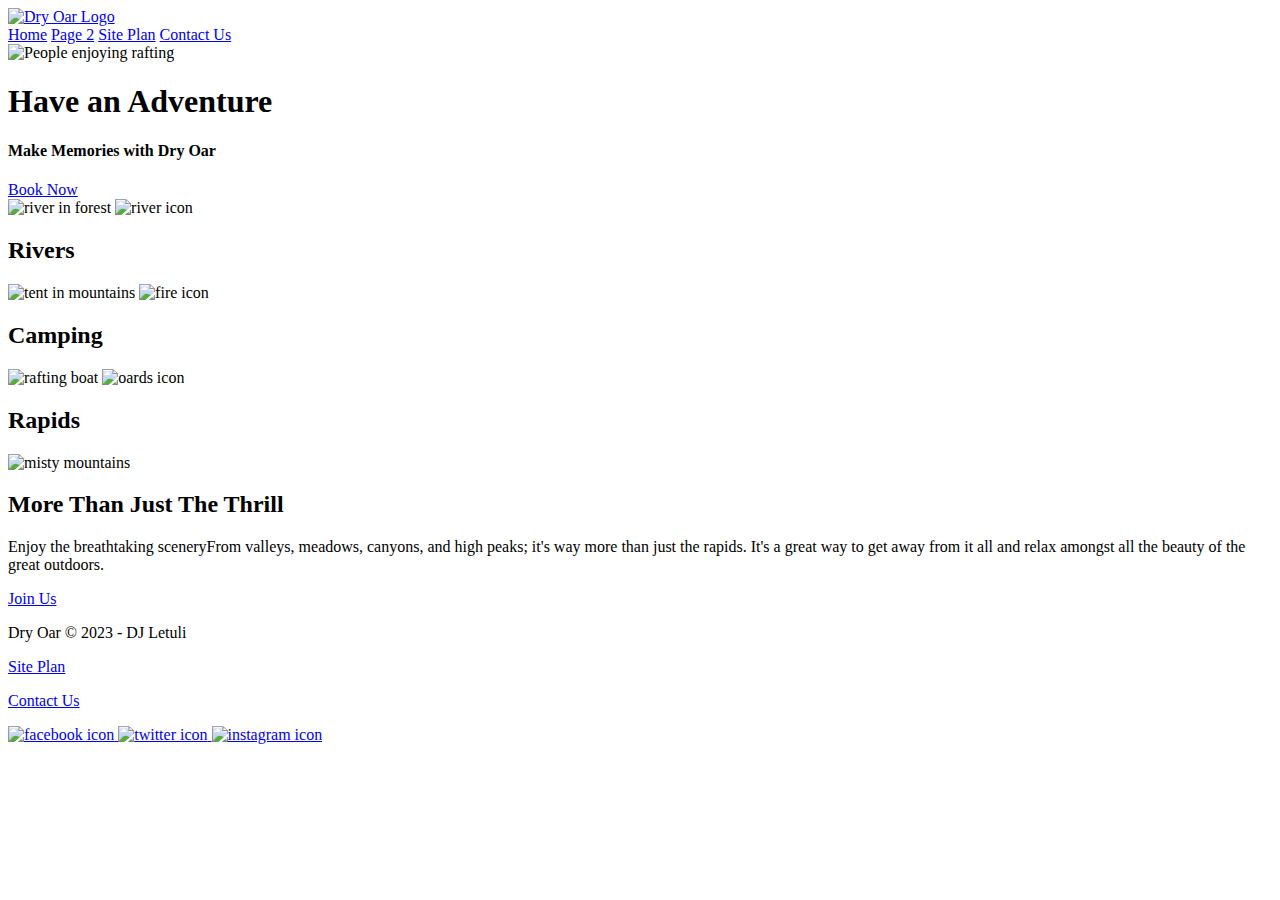
==== wwr/index.html @ 4e03ec9c "images" ====
<!DOCTYPE html>
<html lang="en">
<head>
    <meta charset="UTF-8">
    <meta http-equiv="X-UA-Compatible" content="IE=edge">
    <meta name="viewport" content="width=device-width, initial-scale=1.0">
    <title>Whitewater Rafting Vacations</title>
</head>
<body>
    <header>
        <a id="logo_link" href="index.html">
            <img class="logo" src="images/logo.png" alt="Dry Oar Logo">
        </a>
        <nav>
            <a href="index.html" >Home</a>
            <a href="#">Page 2</a>
            <a href="site-plan-rafting.html">Site Plan</a>
            <a href="contactus.html">Contact Us</a>
        </nav>
    </header>
    <div id="hero">
        <div id="hero-box">
            <img id="hero-img" src="images/hero.png" alt="People enjoying rafting">
        </div>
        <section id="hero-msg">
            <h1 class="home-title">Have an Adventure</h1>
            <h4>Make Memories with Dry Oar</h4>
            <div class="button-box">
                <a class="book" href="contactus.html">Book Now</a>
            </div>
        </section>
    </div>
    <main class="home-grid">
        <section class="rivers-card">
            <img class="card-img" src="iamges/rivers.jpg" alt="river in forest">
            <img class="icon" src="images/river-icon.png" alt="river icon">
            <h2>Rivers</h2>
        </section>
        <section class="camping-card">
            <img class="card-img" src="images/camping.jpg" alt="tent in mountains">
            <img class="icon" src="images/fire-icon.png" alt="fire icon">
            <h2>Camping</h2>
        </section>
        <section class="rapids-card">
            <img class="card-img" src="images/rapids.jpg" alt="rafting boat">
            <img class="icon" src="iamges/oars.png" alt="oards icon">
            <h2>Rapids</h2>
        </section>
        <img class="mountains" src="images/mountain.jpg" alt="misty mountains">
        <section class="msg">
            <h2>More Than Just The Thrill</h2>
            <p>Enjoy the breathtaking sceneryFrom valleys, meadows, canyons, and high peaks; it's way more than just the rapids. It's a great way to get away from it all and relax amongst all the beauty of the great outdoors. </p>
            <a class="join" href="rivers.html">Join Us</a>
        </section>
    </main>
    <footer>
        <p>Dry Oar &copy 2023 - DJ Letuli</p>
        <p><a href="site-plan-rafting.html">Site Plan</a></p>
        <p><a href="contactus.html">Contact Us</a></p>
        <div class="social">
            <a href="https://facebook.com">
                <img src="images/facebook.png" alt="facebook icon">
            </a>
            <a href="https://twitter.com">
                <img src="images/twitter.png" alt="twitter icon">
            </a>
            <a href="https://instagram.com">
                <img src="images/instagram.png" alt="instagram icon">
            </a>
        </div>
    </footer>
</body>
</html>
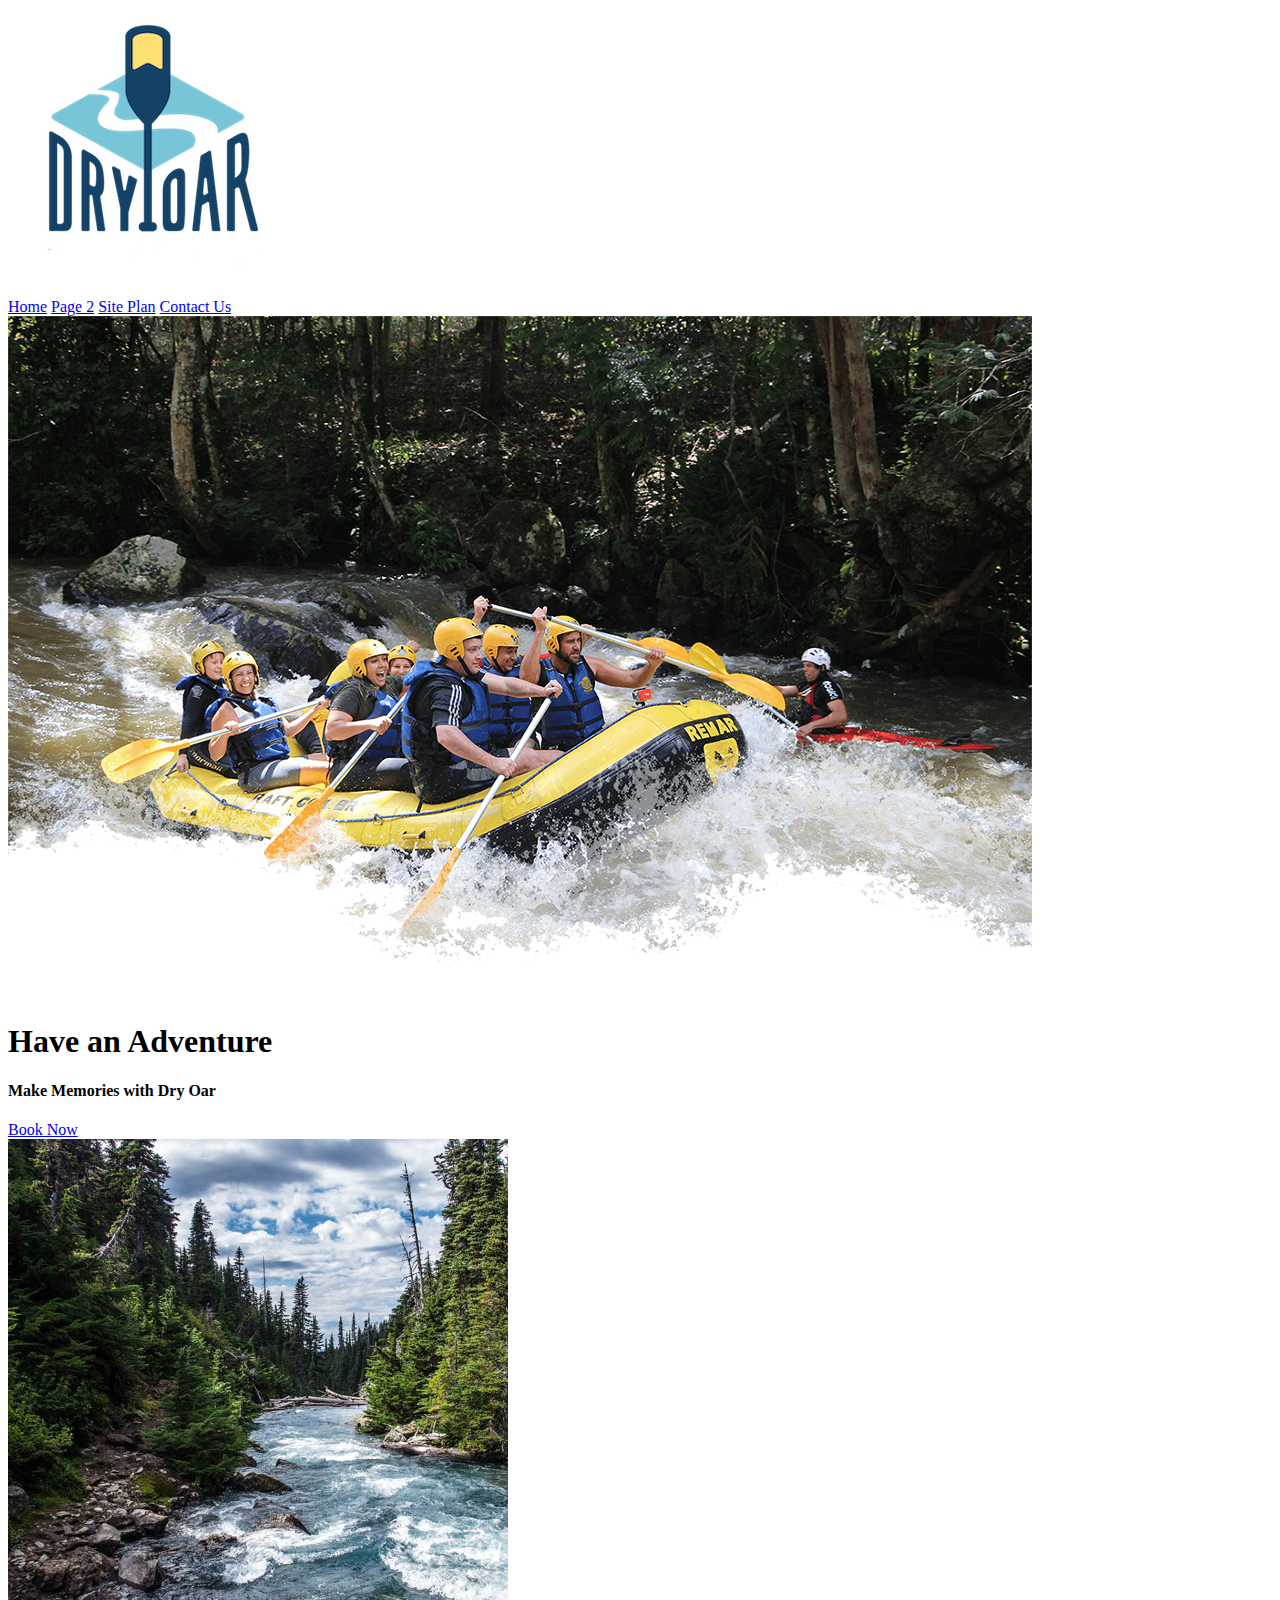
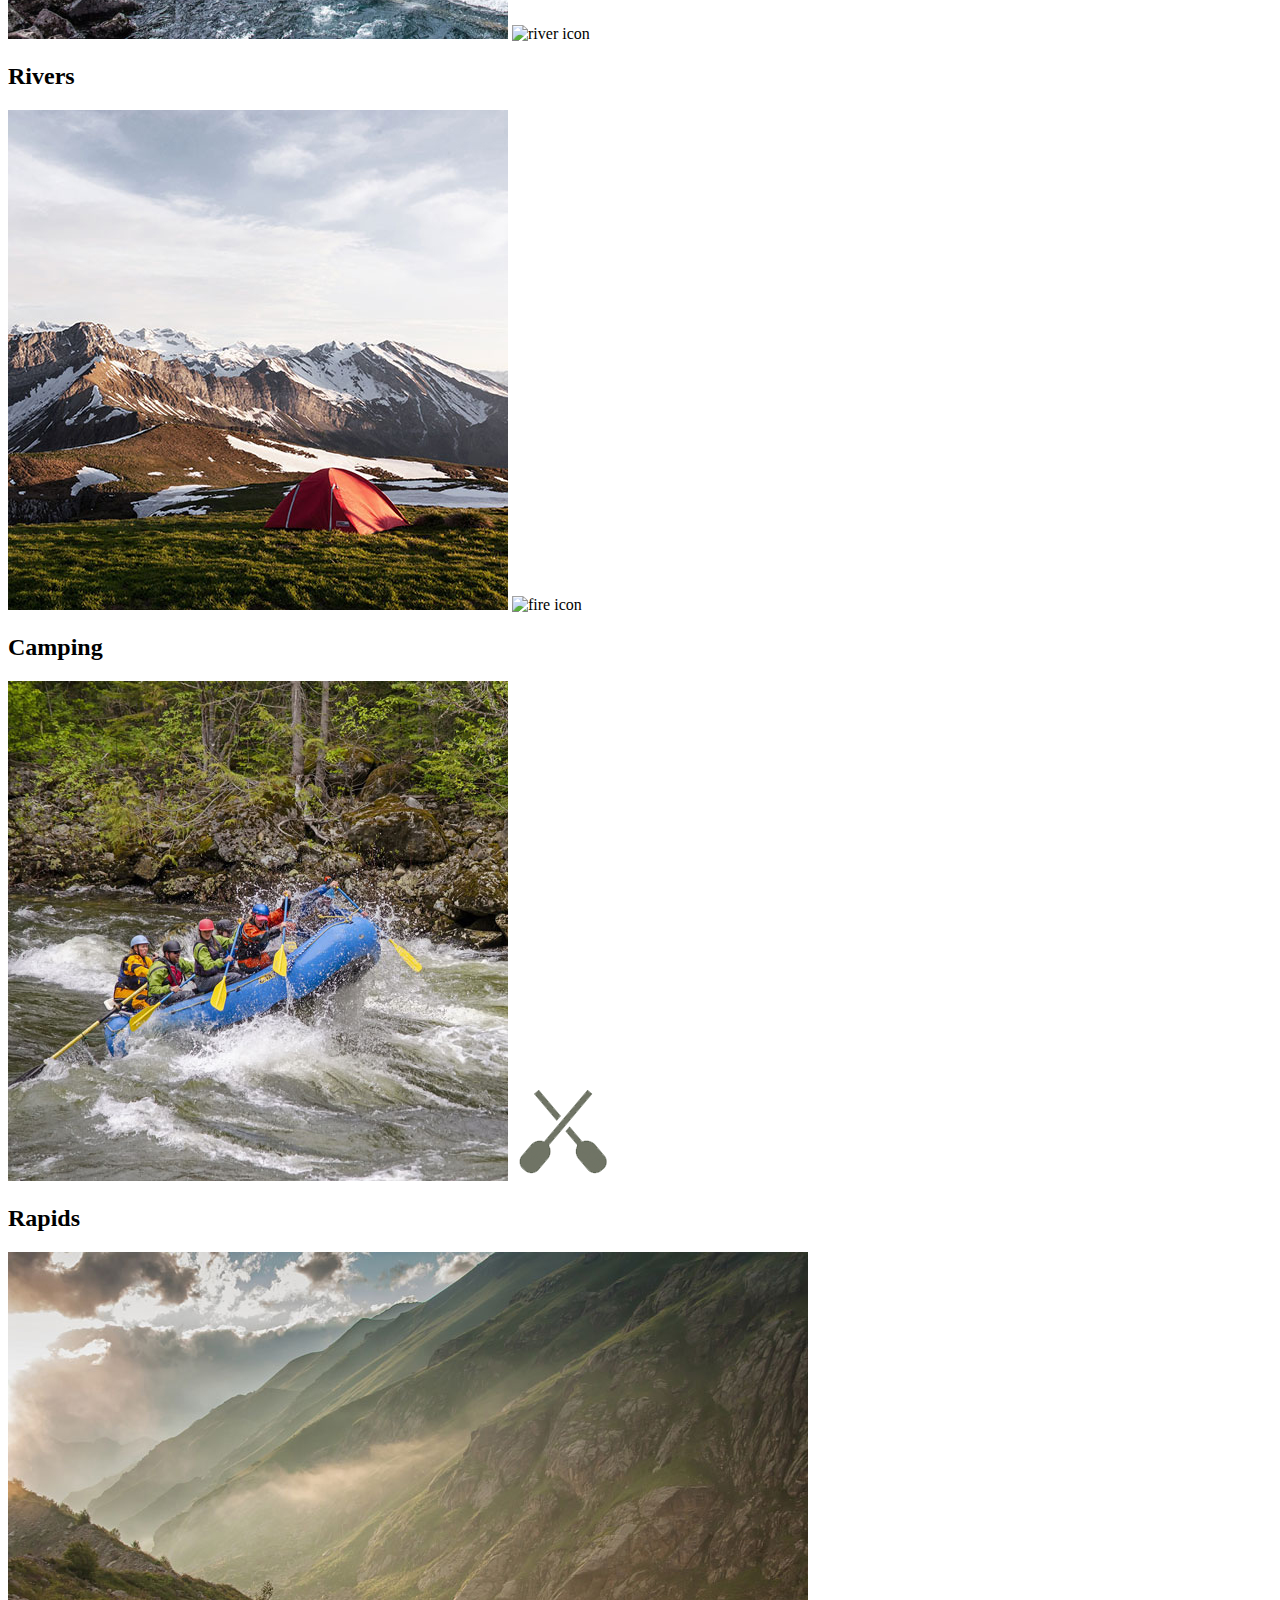
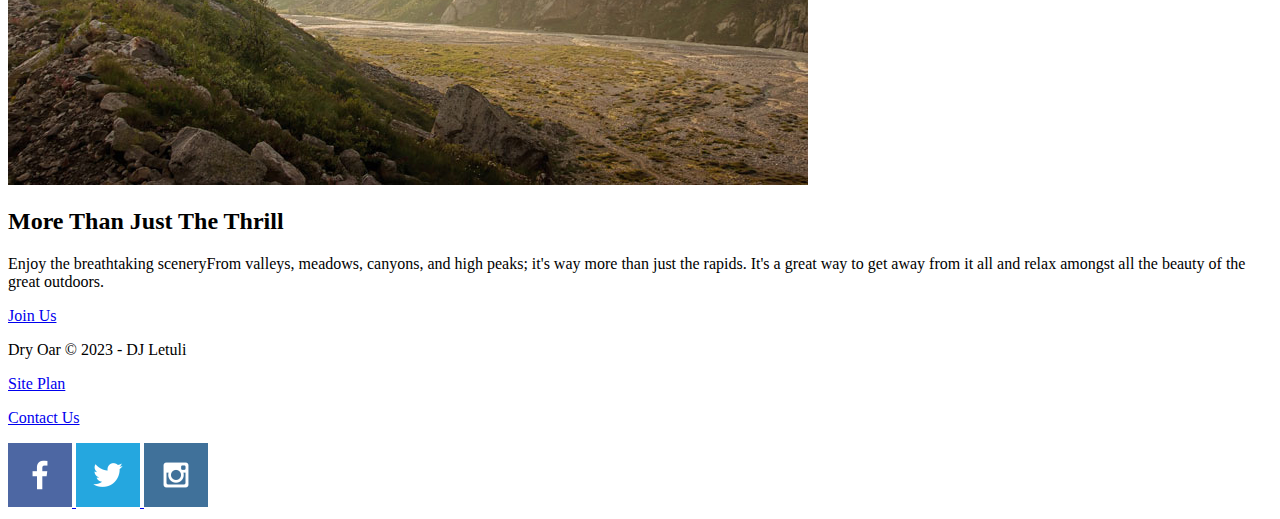
==== commit 93b8c8c3: "fixed pics not showing" ====
--- a/wwr/index.html
+++ b/wwr/index.html
@@ -32,7 +32,7 @@
     </div>
     <main class="home-grid">
         <section class="rivers-card">
-            <img class="card-img" src="iamges/rivers.jpg" alt="river in forest">
+            <img class="card-img" src="images/rivers.jpg" alt="river in forest">
             <img class="icon" src="images/river-icon.png" alt="river icon">
             <h2>Rivers</h2>
         </section>
@@ -43,10 +43,10 @@
         </section>
         <section class="rapids-card">
             <img class="card-img" src="images/rapids.jpg" alt="rafting boat">
-            <img class="icon" src="iamges/oars.png" alt="oards icon">
+            <img class="icon" src="images/oars.png" alt="oars icon">
             <h2>Rapids</h2>
         </section>
-        <img class="mountains" src="images/mountain.jpg" alt="misty mountains">
+        <img class="mountains" src="images/mountains.jpg" alt="misty mountains">
         <section class="msg">
             <h2>More Than Just The Thrill</h2>
             <p>Enjoy the breathtaking sceneryFrom valleys, meadows, canyons, and high peaks; it's way more than just the rapids. It's a great way to get away from it all and relax amongst all the beauty of the great outdoors. </p>
@@ -54,7 +54,7 @@
         </section>
     </main>
     <footer>
-        <p>Dry Oar &copy 2023 - DJ Letuli</p>
+        <p>Dry Oar &copy; 2023 - DJ Letuli</p>
         <p><a href="site-plan-rafting.html">Site Plan</a></p>
         <p><a href="contactus.html">Contact Us</a></p>
         <div class="social">
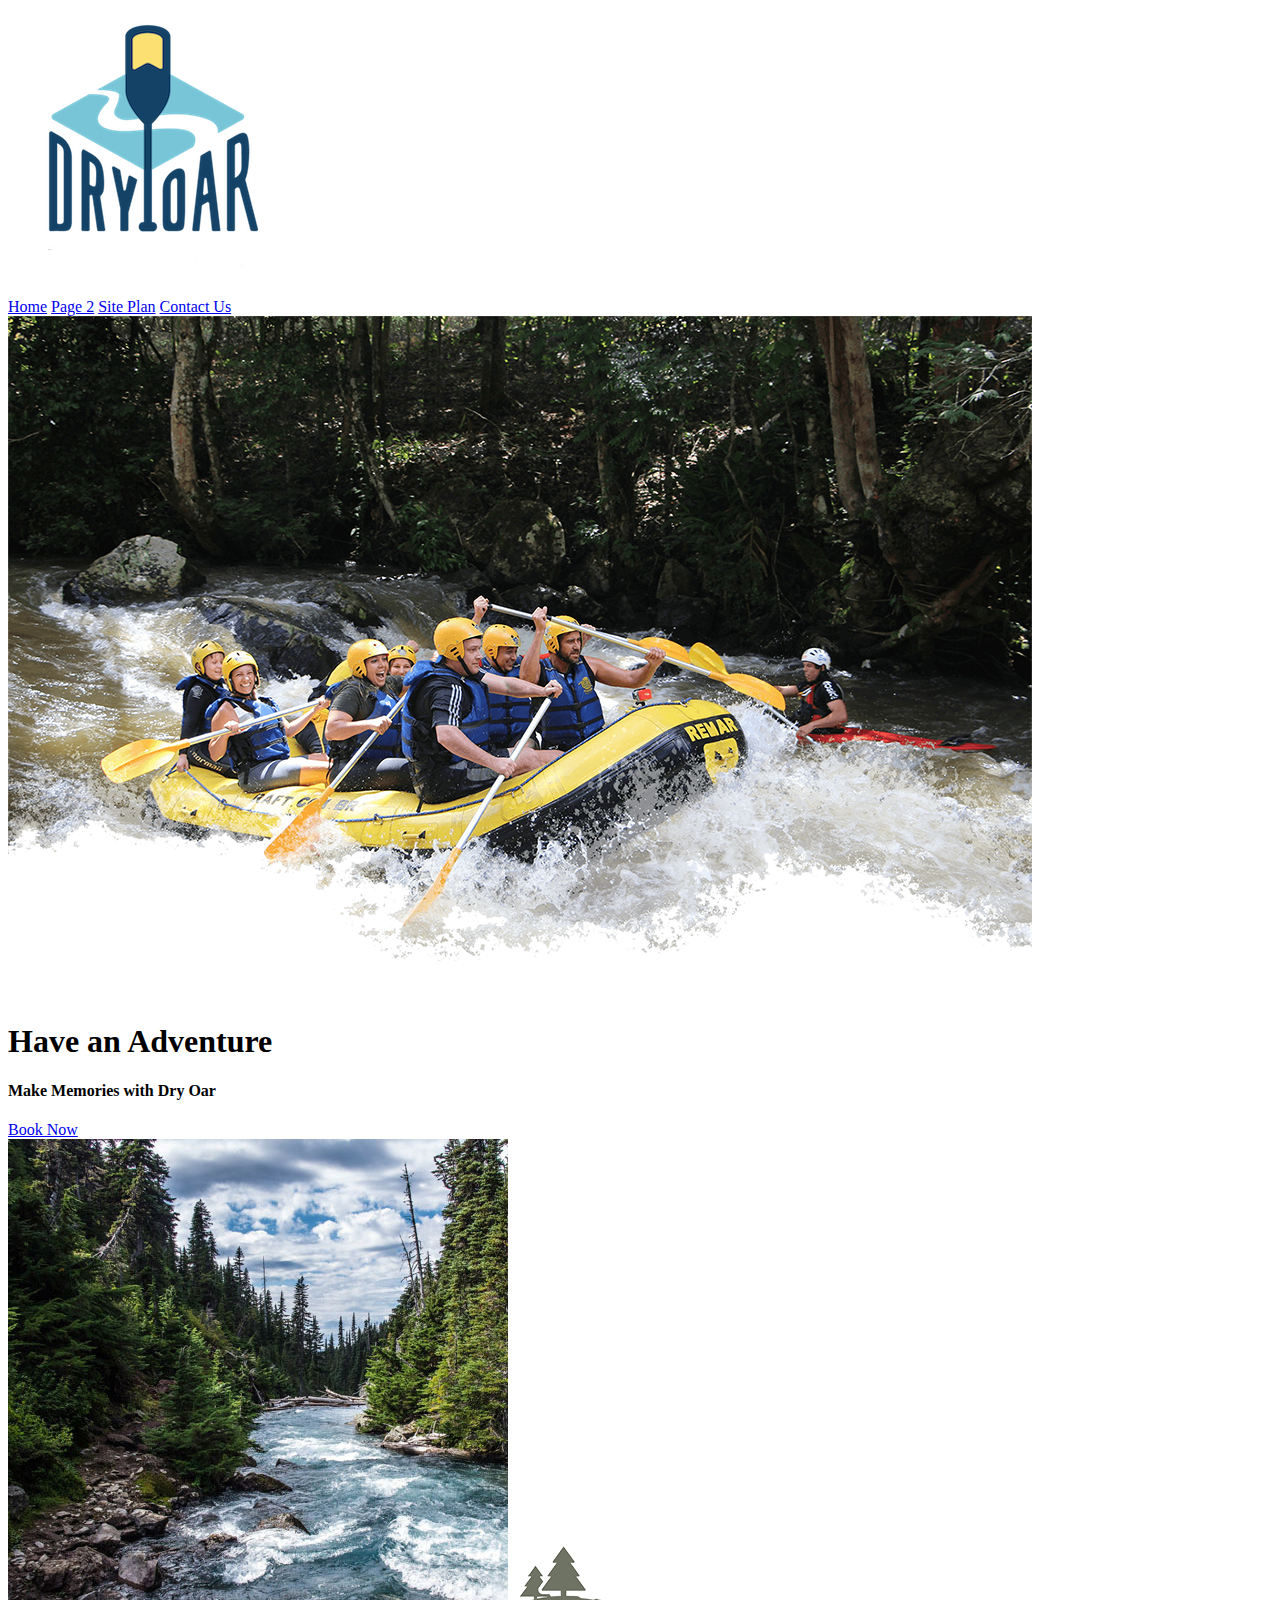
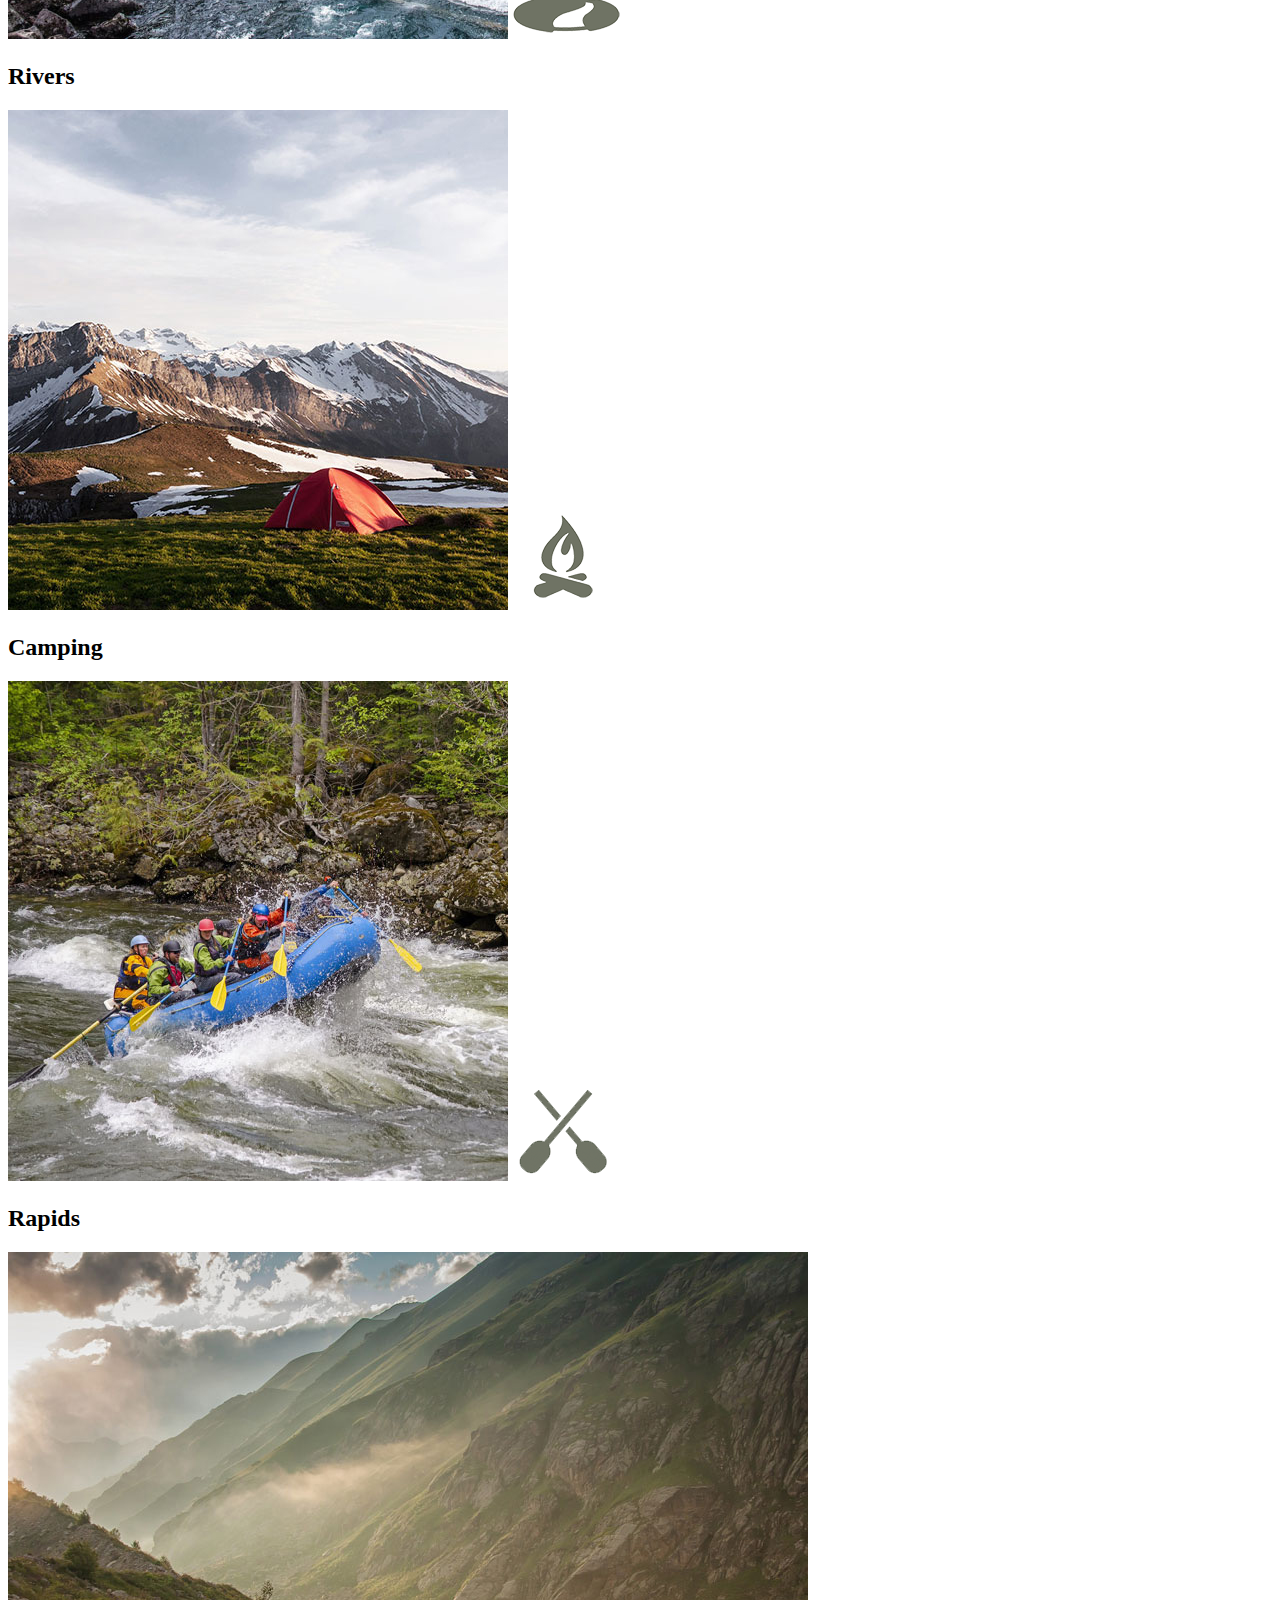
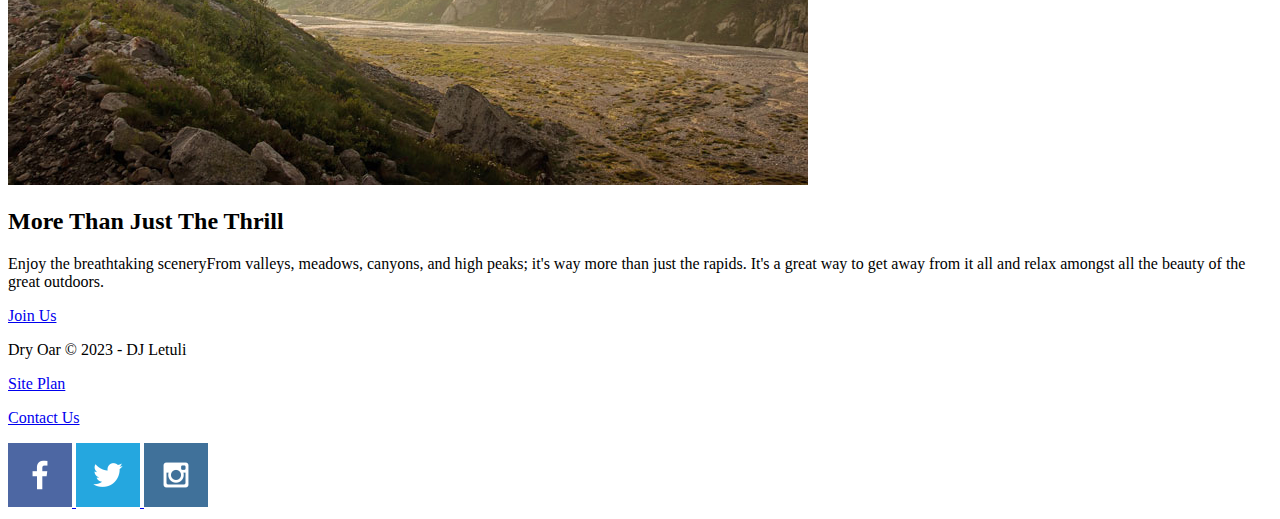
==== commit c1cc63f0: "fix pics not showing" ====
--- a/wwr/index.html
+++ b/wwr/index.html
@@ -33,12 +33,12 @@
     <main class="home-grid">
         <section class="rivers-card">
             <img class="card-img" src="images/rivers.jpg" alt="river in forest">
-            <img class="icon" src="images/river-icon.png" alt="river icon">
+            <img class="icon" src="images/river_icon.png" alt="river icon">
             <h2>Rivers</h2>
         </section>
         <section class="camping-card">
             <img class="card-img" src="images/camping.jpg" alt="tent in mountains">
-            <img class="icon" src="images/fire-icon.png" alt="fire icon">
+            <img class="icon" src="images/fire_icon.png" alt="fire icon">
             <h2>Camping</h2>
         </section>
         <section class="rapids-card">
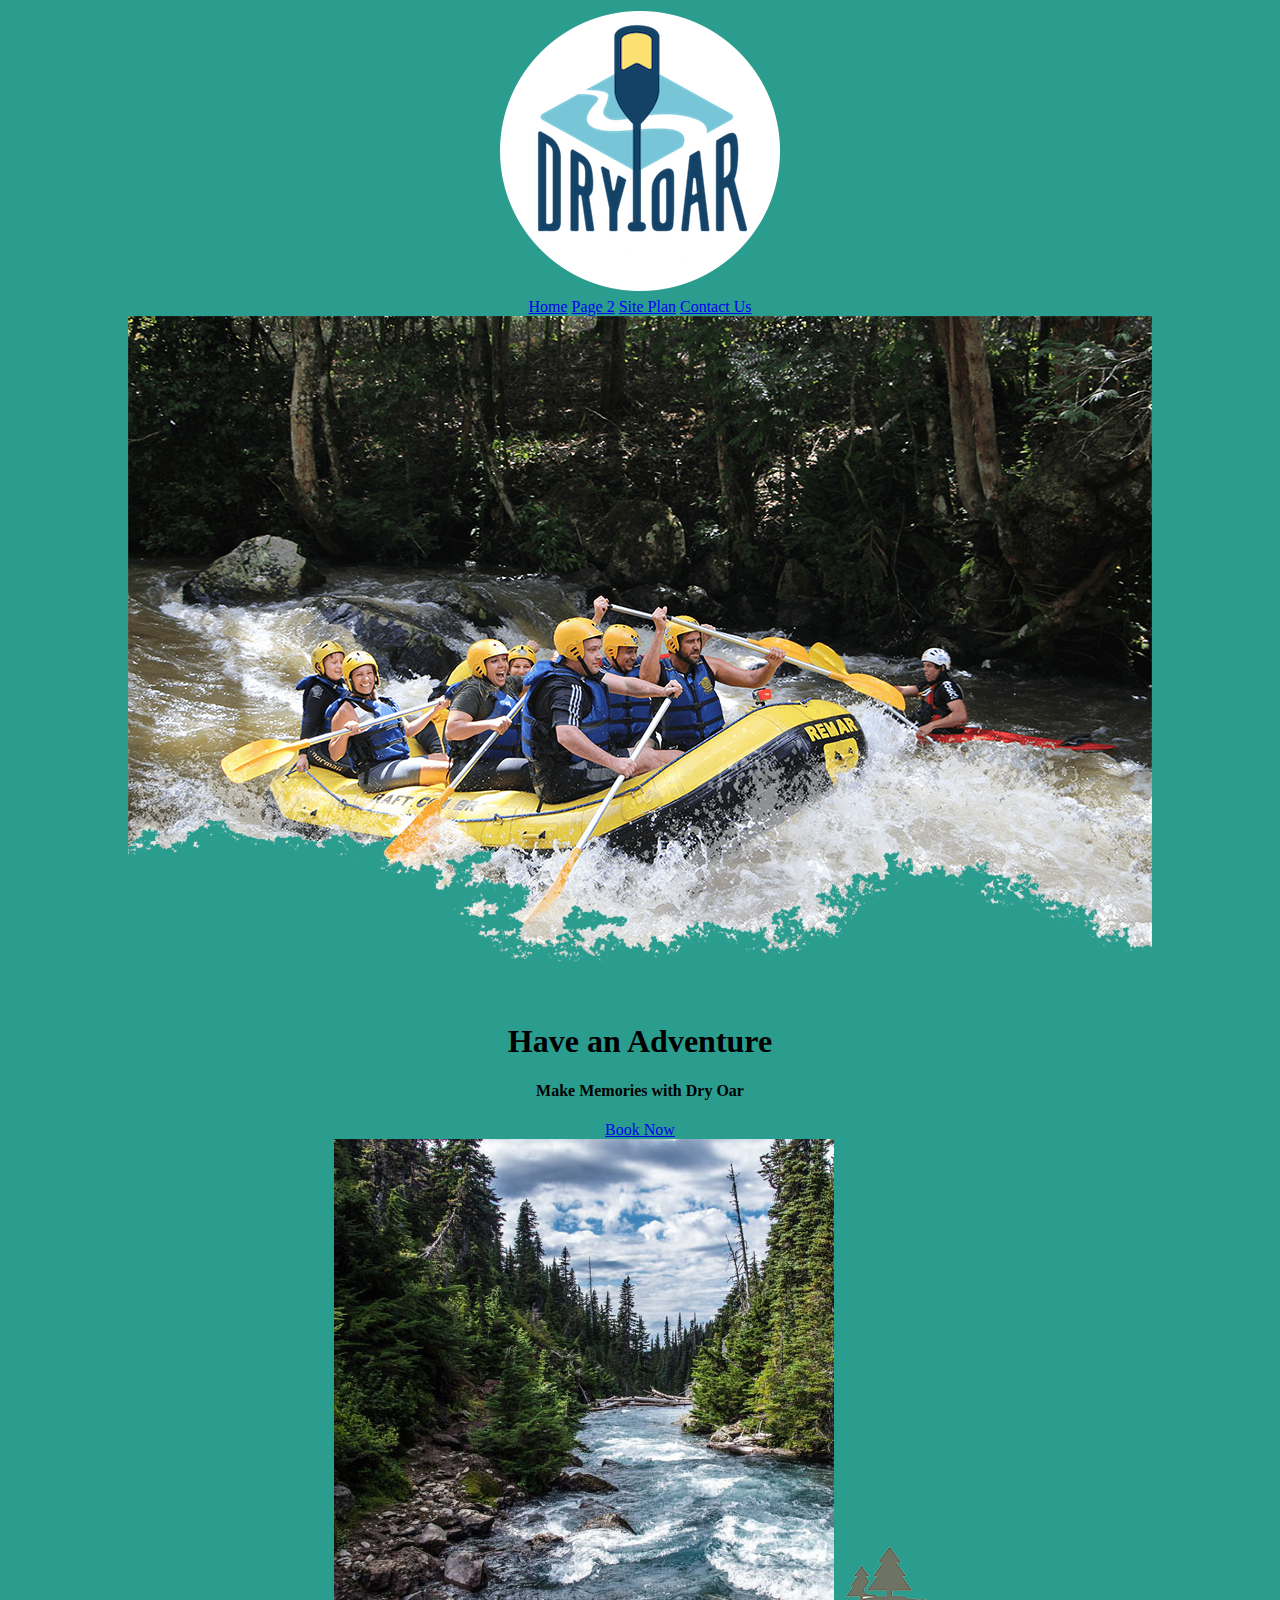
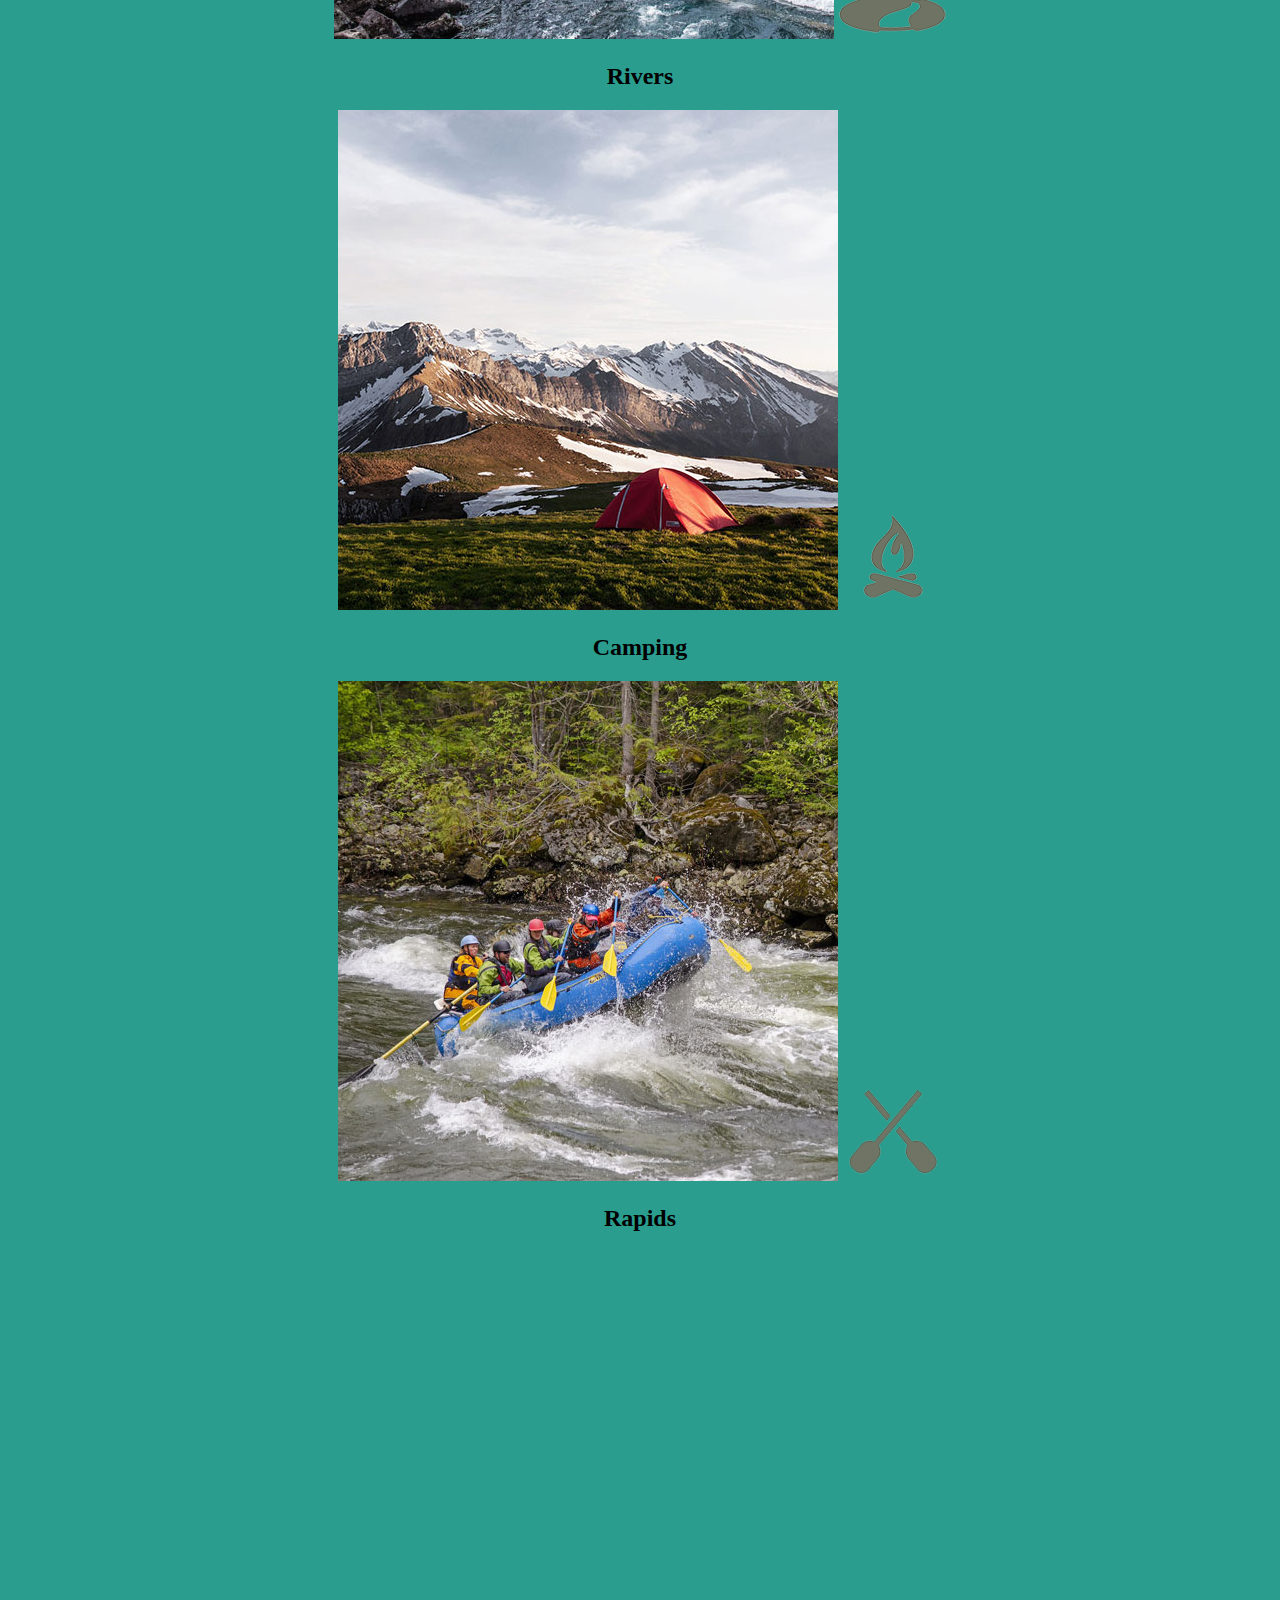
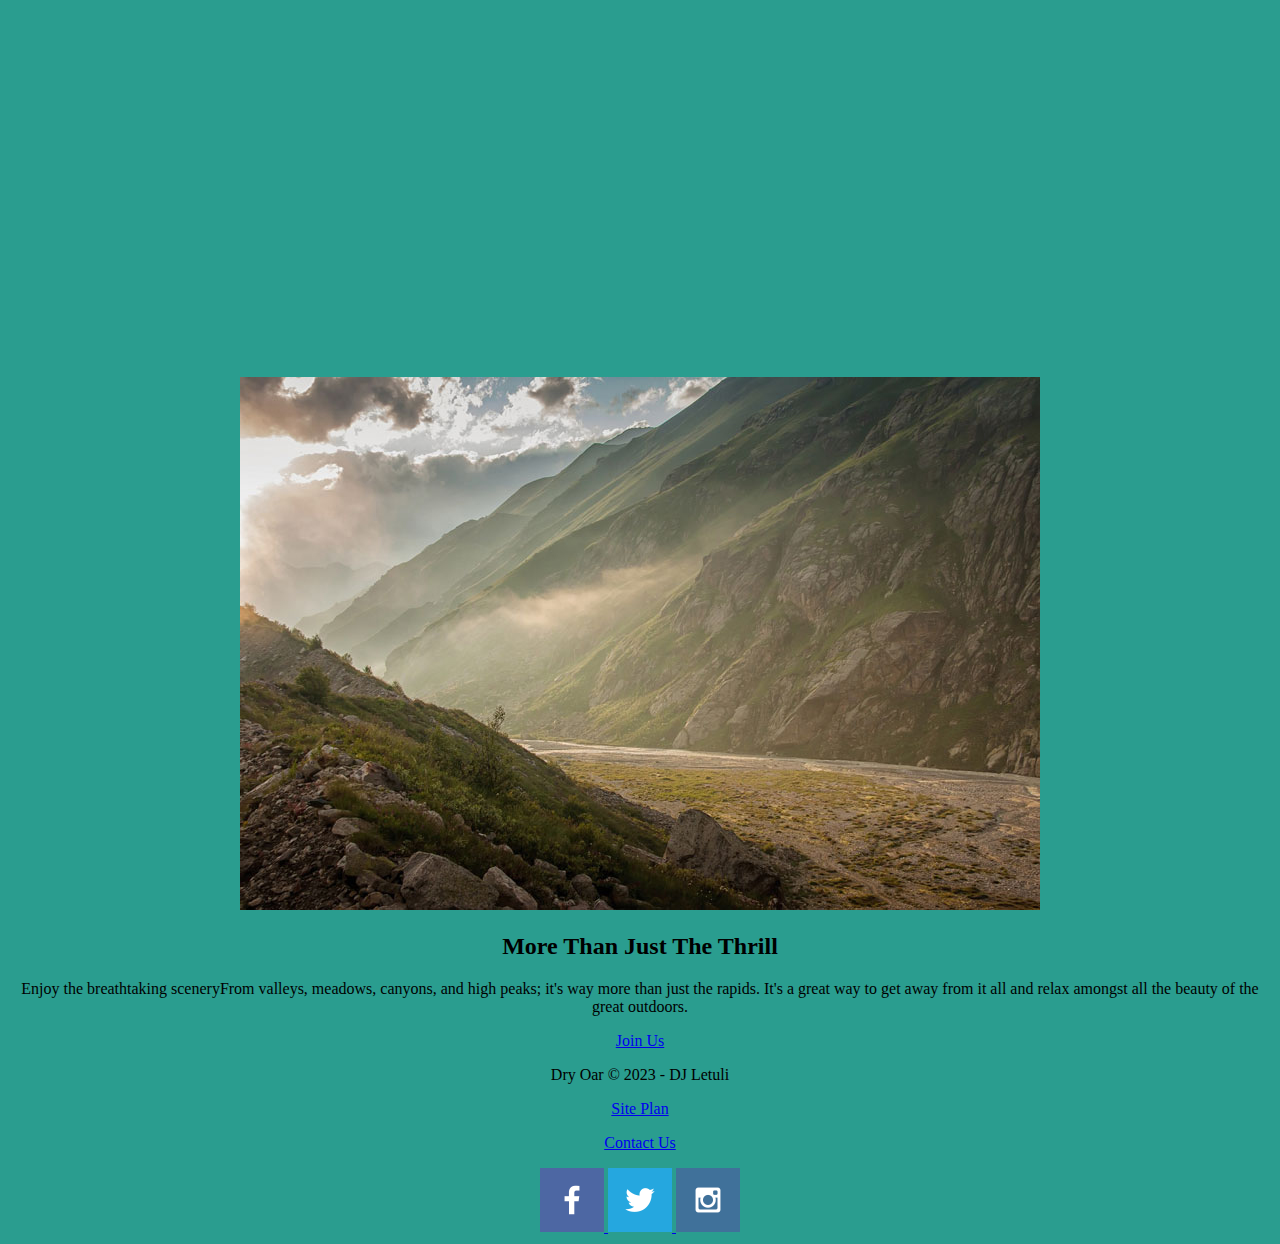
==== commit 93eed7b5: "wk4 assignment change" ====
--- a/wwr/index.html
+++ b/wwr/index.html
@@ -5,69 +5,73 @@
     <meta http-equiv="X-UA-Compatible" content="IE=edge">
     <meta name="viewport" content="width=device-width, initial-scale=1.0">
     <title>Whitewater Rafting Vacations</title>
+    <link rel="stylesheet" href="styles/style.css">
 </head>
 <body>
-    <header>
-        <a id="logo_link" href="index.html">
-            <img class="logo" src="images/logo.png" alt="Dry Oar Logo">
-        </a>
-        <nav>
-            <a href="index.html" >Home</a>
-            <a href="#">Page 2</a>
-            <a href="site-plan-rafting.html">Site Plan</a>
-            <a href="contactus.html">Contact Us</a>
-        </nav>
-    </header>
-    <div id="hero">
-        <div id="hero-box">
-            <img id="hero-img" src="images/hero.png" alt="People enjoying rafting">
+    <div id="content">
+        <header>
+            <a id="logo_link" href="index.html">
+                <img class="logo" src="images/logo.png" alt="Dry Oar Logo">
+            </a>
+            <nav>
+                <a href="index.html" >Home</a>
+                <a href="#">Page 2</a>
+                <a href="site-plan-rafting.html">Site Plan</a>
+                <a href="contactus.html">Contact Us</a>
+            </nav>
+        </header>
+        <div id="hero">
+            <div id="hero-box">
+                <img id="hero-img" src="images/hero.png" alt="People enjoying rafting">
+            </div>
+            <section id="hero-msg">
+                <h1 class="home-title">Have an Adventure</h1>
+                <h4>Make Memories with Dry Oar</h4>
+                <div class="button-box">
+                    <a class="book" href="contactus.html">Book Now</a>
+                </div>
+            </section>
         </div>
-        <section id="hero-msg">
-            <h1 class="home-title">Have an Adventure</h1>
-            <h4>Make Memories with Dry Oar</h4>
-            <div class="button-box">
-                <a class="book" href="contactus.html">Book Now</a>
+        <main class="home-grid">
+            <section class="rivers-card">
+                <img class="card-img" src="images/rivers.jpg" alt="river in forest">
+                <img class="icon" src="images/river_icon.png" alt="river icon">
+                <h2>Rivers</h2>
+            </section>
+            <section class="camping-card">
+                <img class="card-img" src="images/camping.jpg" alt="tent in mountains">
+                <img class="icon" src="images/fire_icon.png" alt="fire icon">
+                <h2>Camping</h2>
+            </section>
+            <section class="rapids-card">
+                <img class="card-img" src="images/rapids.jpg" alt="rafting boat">
+                <img class="icon" src="images/oars.png" alt="oars icon">
+                <h2>Rapids</h2>
+            </section>
+            <div id="background"></div>
+            <img class="mountains" src="images/mountains.jpg" alt="misty mountains">
+            <section class="msg">
+                <h2>More Than Just The Thrill</h2>
+                <p>Enjoy the breathtaking sceneryFrom valleys, meadows, canyons, and high peaks; it's way more than just the rapids. It's a great way to get away from it all and relax amongst all the beauty of the great outdoors. </p>
+                <a class="join" href="rivers.html">Join Us</a>
+            </section>
+        </main>
+        <footer>
+            <p>Dry Oar &copy; 2023 - DJ Letuli</p>
+            <p><a href="site-plan-rafting.html">Site Plan</a></p>
+            <p><a href="contactus.html">Contact Us</a></p>
+            <div class="social">
+                <a href="https://facebook.com" target="_blank">
+                    <img src="images/facebook.png" alt="facebook icon">
+                </a>
+                <a href="https://twitter.com" target="_blank">
+                    <img src="images/twitter.png" alt="twitter icon">
+                </a>
+                <a href="https://instagram.com" target="_blank">
+                    <img src="images/instagram.png" alt="instagram icon">
+                </a>
             </div>
-        </section>
+        </footer>
     </div>
-    <main class="home-grid">
-        <section class="rivers-card">
-            <img class="card-img" src="images/rivers.jpg" alt="river in forest">
-            <img class="icon" src="images/river_icon.png" alt="river icon">
-            <h2>Rivers</h2>
-        </section>
-        <section class="camping-card">
-            <img class="card-img" src="images/camping.jpg" alt="tent in mountains">
-            <img class="icon" src="images/fire_icon.png" alt="fire icon">
-            <h2>Camping</h2>
-        </section>
-        <section class="rapids-card">
-            <img class="card-img" src="images/rapids.jpg" alt="rafting boat">
-            <img class="icon" src="images/oars.png" alt="oars icon">
-            <h2>Rapids</h2>
-        </section>
-        <img class="mountains" src="images/mountains.jpg" alt="misty mountains">
-        <section class="msg">
-            <h2>More Than Just The Thrill</h2>
-            <p>Enjoy the breathtaking sceneryFrom valleys, meadows, canyons, and high peaks; it's way more than just the rapids. It's a great way to get away from it all and relax amongst all the beauty of the great outdoors. </p>
-            <a class="join" href="rivers.html">Join Us</a>
-        </section>
-    </main>
-    <footer>
-        <p>Dry Oar &copy; 2023 - DJ Letuli</p>
-        <p><a href="site-plan-rafting.html">Site Plan</a></p>
-        <p><a href="contactus.html">Contact Us</a></p>
-        <div class="social">
-            <a href="https://facebook.com">
-                <img src="images/facebook.png" alt="facebook icon">
-            </a>
-            <a href="https://twitter.com">
-                <img src="images/twitter.png" alt="twitter icon">
-            </a>
-            <a href="https://instagram.com">
-                <img src="images/instagram.png" alt="instagram icon">
-            </a>
-        </div>
-    </footer>
 </body>
 </html>--- a/wwr/styles/style.css
+++ b/wwr/styles/style.css
@@ -0,0 +1,44 @@
+#content {
+    max-width: 1600px;
+    width: 0 auto;
+    text-align: center;
+}
+nav a {
+    text-align: center;
+}
+#hero-msg h1, #hero-msg h4 {
+    text-align: center;
+}
+.button-box {
+    text-align: center;
+}
+main section {
+    text-align: center;
+}
+#background {
+    height: 725px;
+}
+body {
+    background-color: #2A9D8F;
+}
+header {
+    background-color: #2A9D8F;
+}
+nav a:hover {
+    background-color: #2A9D8F;
+}
+.book, .join {
+    background-color: #2A9D8F;
+}
+.book:hover, .join:hover {
+    background-color: #2A9D8F;
+}
+#background {
+    background-color: #2A9D8F;
+}
+.msg {
+    background-color: #2A9D8F;
+}
+footer {
+    background-color: #2A9D8F;
+}
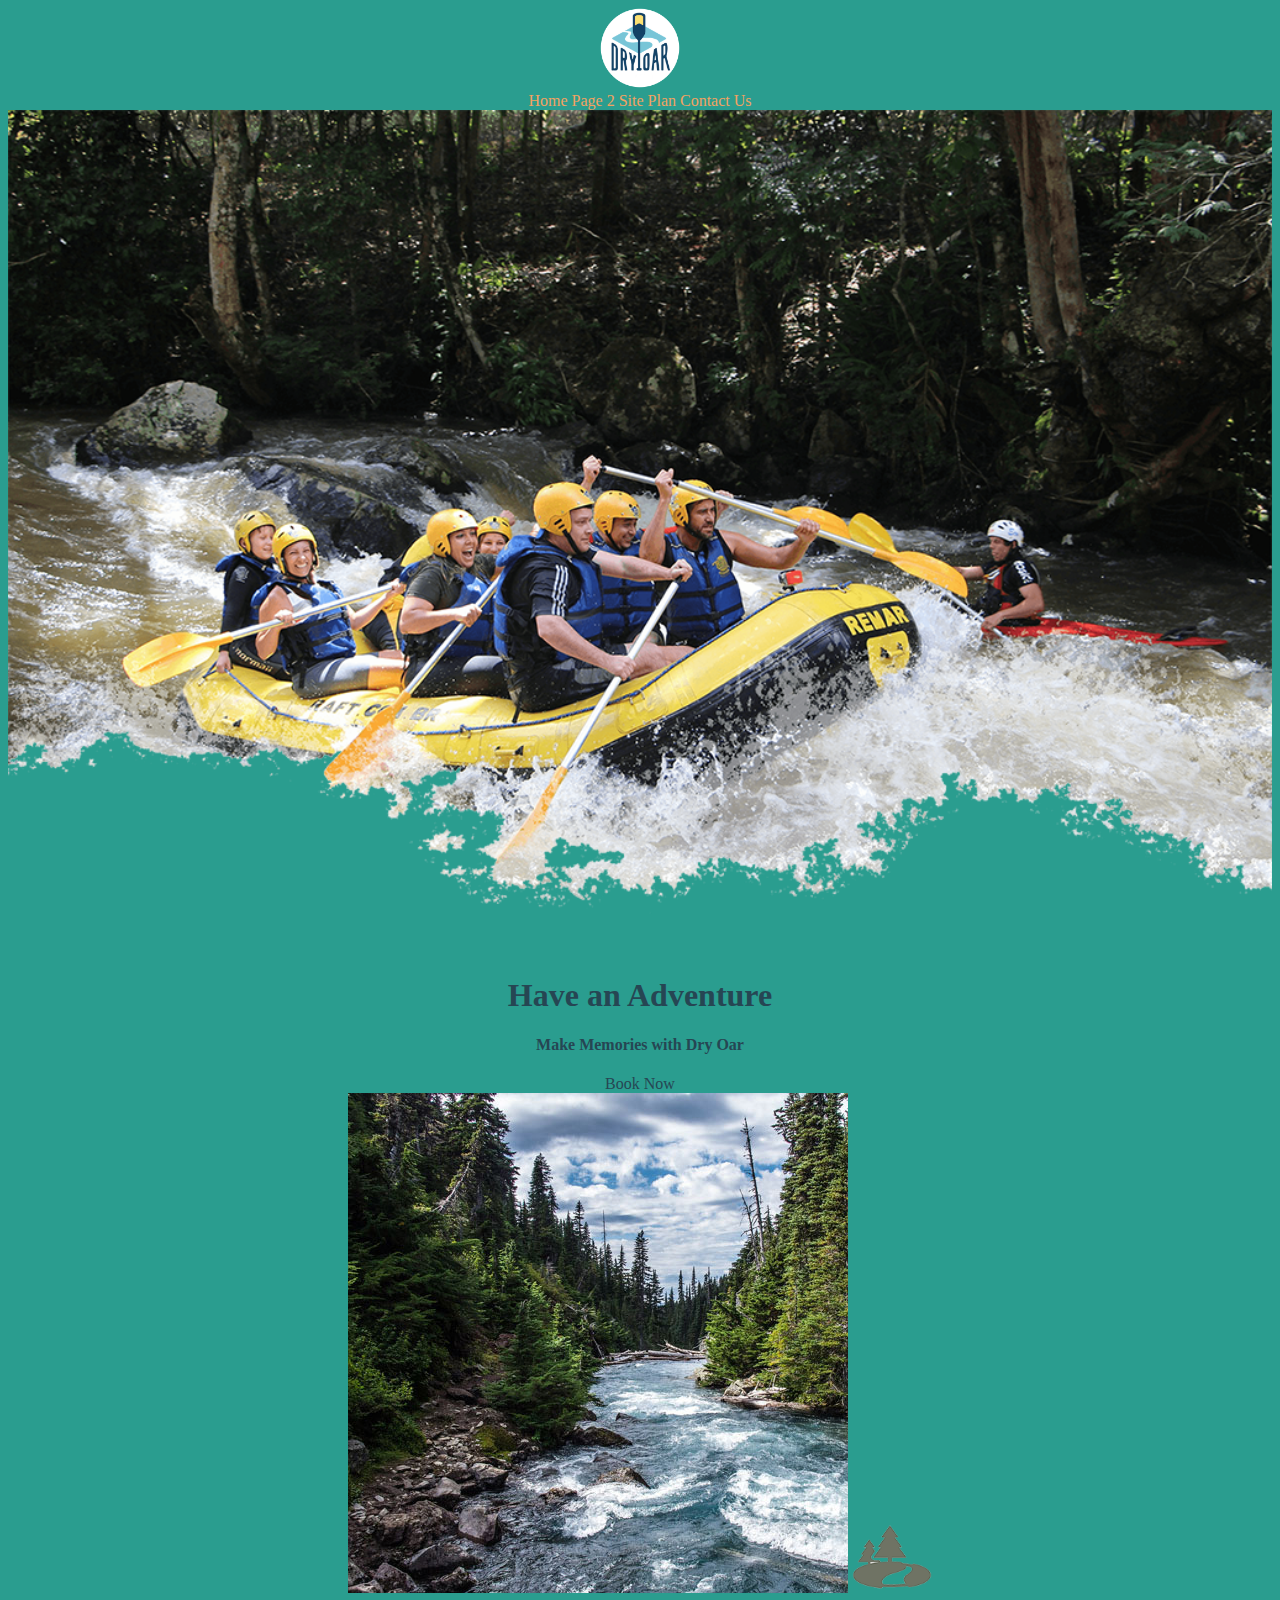
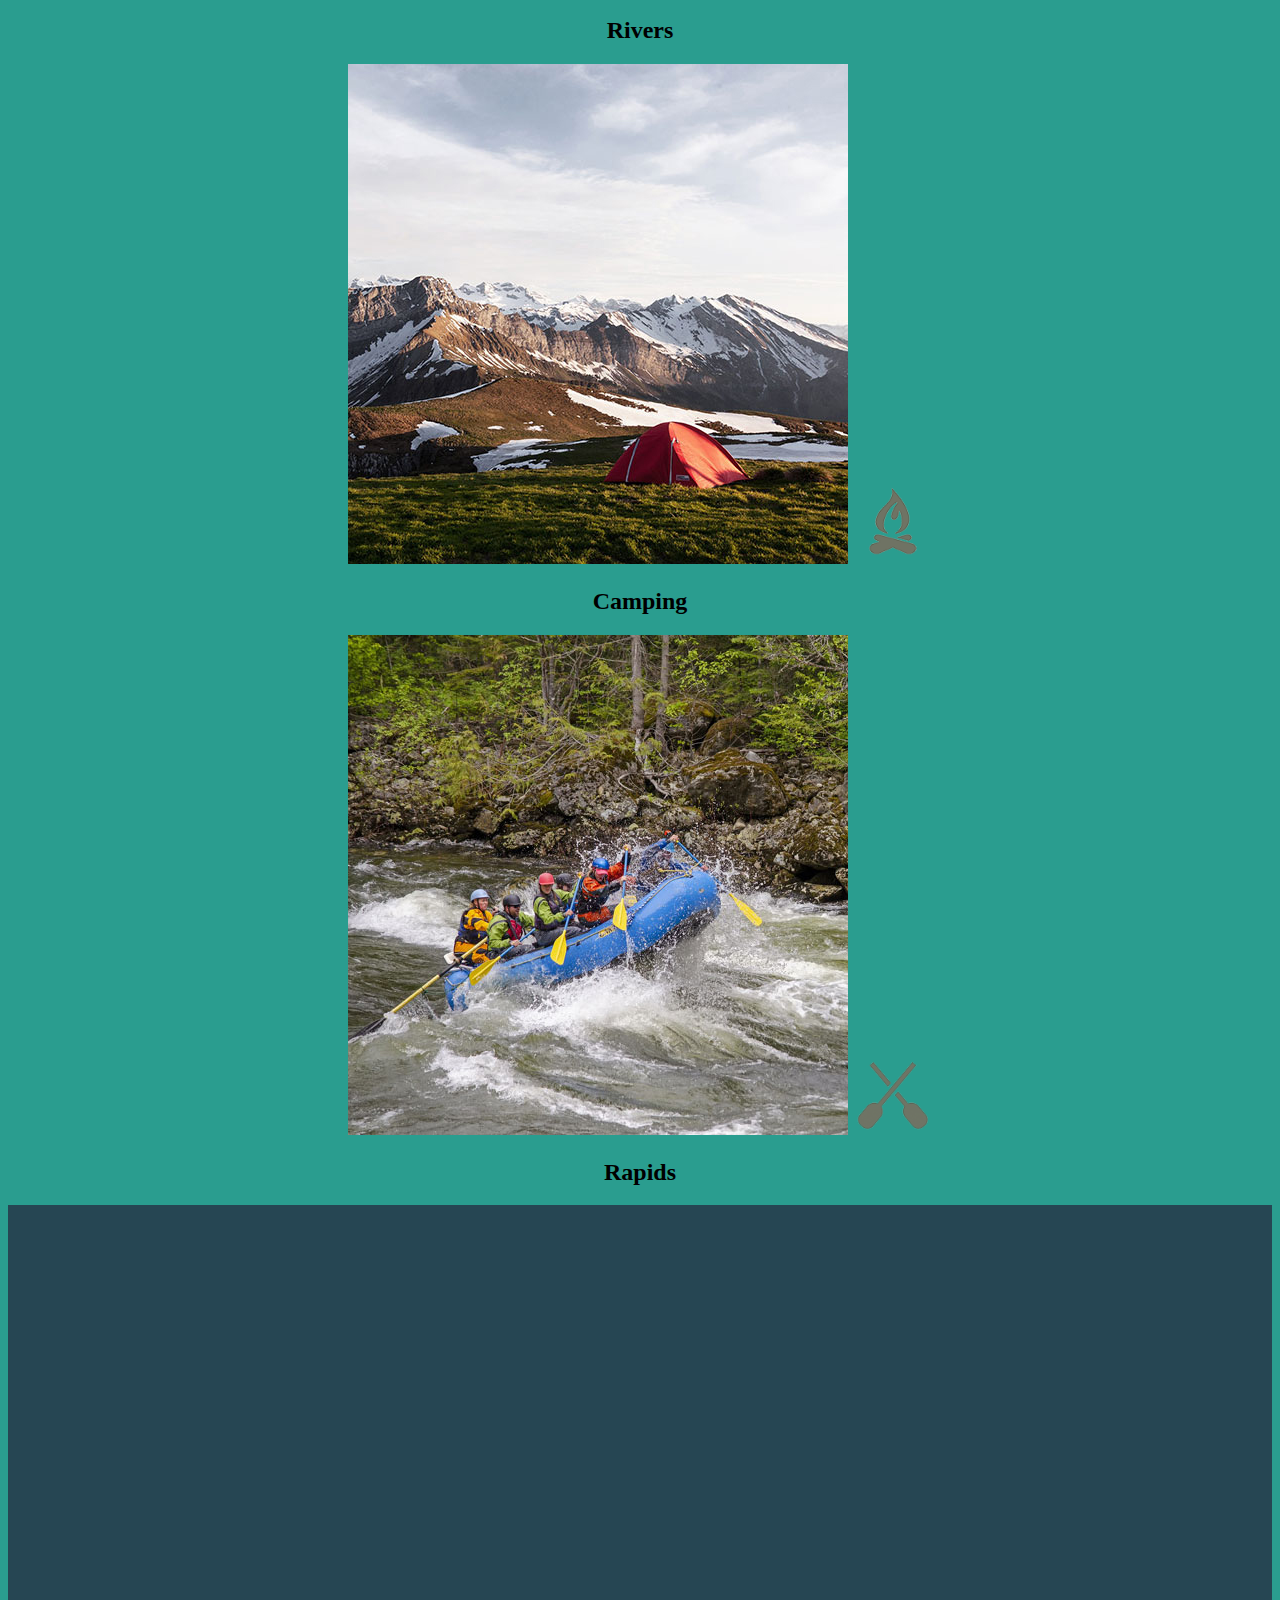
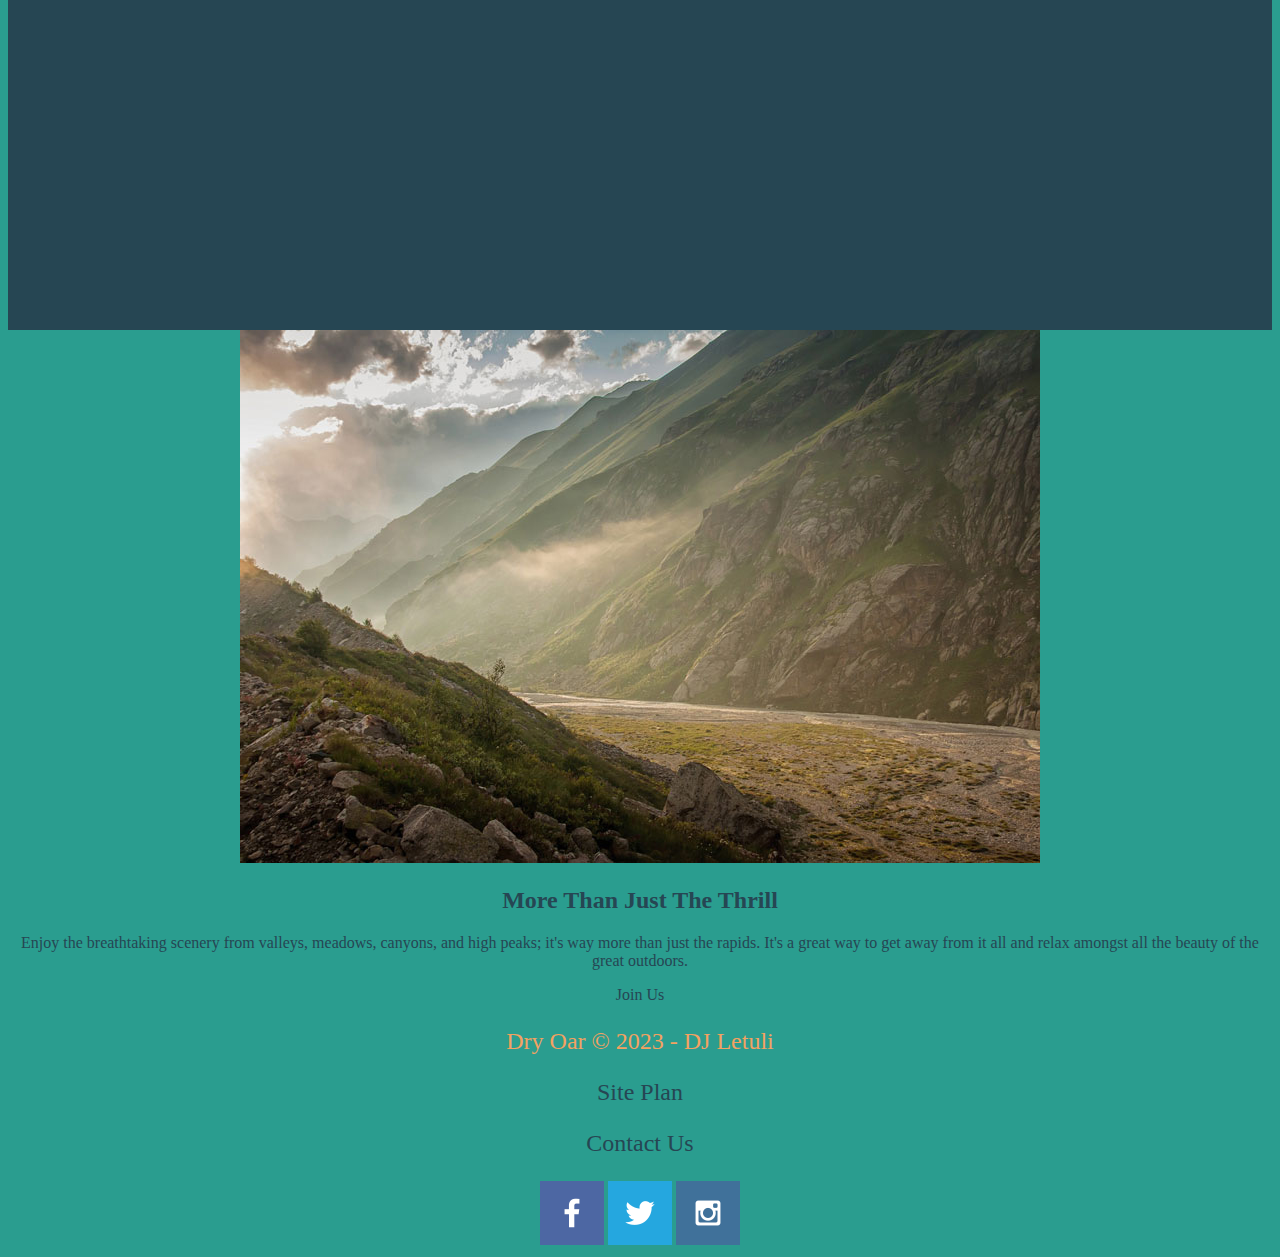
==== commit 29bfed9e: "wk4 change update 3" ====
--- a/wwr/index.html
+++ b/wwr/index.html
@@ -52,7 +52,7 @@
             <img class="mountains" src="images/mountains.jpg" alt="misty mountains">
             <section class="msg">
                 <h2>More Than Just The Thrill</h2>
-                <p>Enjoy the breathtaking sceneryFrom valleys, meadows, canyons, and high peaks; it's way more than just the rapids. It's a great way to get away from it all and relax amongst all the beauty of the great outdoors. </p>
+                <p>Enjoy the breathtaking scenery from valleys, meadows, canyons, and high peaks; it's way more than just the rapids. It's a great way to get away from it all and relax amongst all the beauty of the great outdoors. </p>
                 <a class="join" href="rivers.html">Join Us</a>
             </section>
         </main>
--- a/wwr/styles/style.css
+++ b/wwr/styles/style.css
@@ -4,6 +4,8 @@
     text-align: center;
 }
 nav a {
+    text-decoration: none;
+    color: #F4A261;
     text-align: center;
 }
 #hero-msg h1, #hero-msg h4 {
@@ -25,20 +27,59 @@
     background-color: #2A9D8F;
 }
 nav a:hover {
+    color: #E9C46A;
     background-color: #2A9D8F;
 }
 .book, .join {
+    text-decoration: none;
+    color: #264653;
     background-color: #2A9D8F;
 }
 .book:hover, .join:hover {
+    color: #F4A261;
     background-color: #2A9D8F;
 }
 #background {
-    background-color: #2A9D8F;
+    background-color: #264653;
 }
 .msg {
     background-color: #2A9D8F;
 }
 footer {
+    color: #F4A261;
     background-color: #2A9D8F;
 }
+.home-title {
+    color: #264653;
+}
+h4 {
+    color: #264653;
+}
+.msg h2 {
+    color: #264653;
+}
+.msg p {
+    color: #264653;
+}
+footer a {
+    text-decoration: none;
+    color: #264653;
+}
+footer a:hover {
+    color: #F4A261;
+}
+.logo {
+    width: 80px;
+}
+.icon {
+    width: 80px;
+}
+#hero-img {
+    width: 100%;
+}
+footer p {
+    font-size: 1.5em;
+}
+footer p a:hover {
+    text-decoration: underline;
+}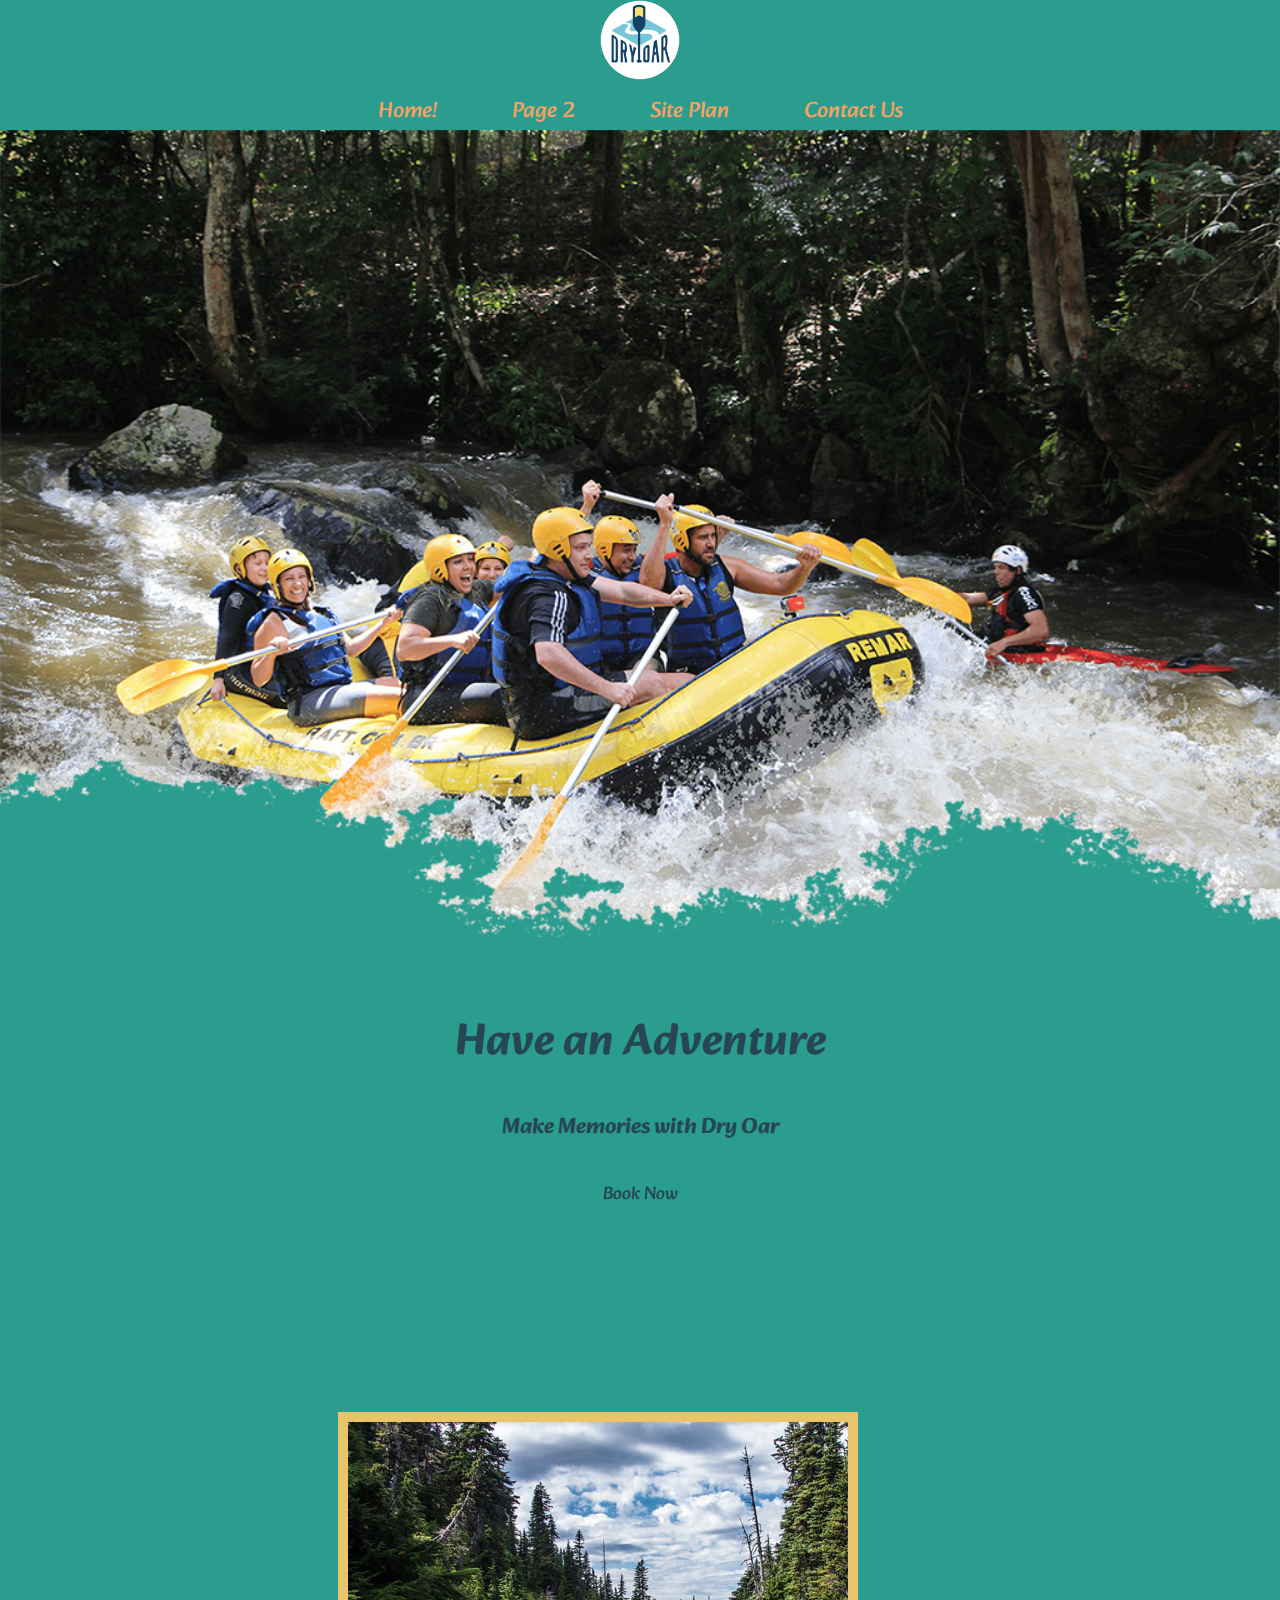
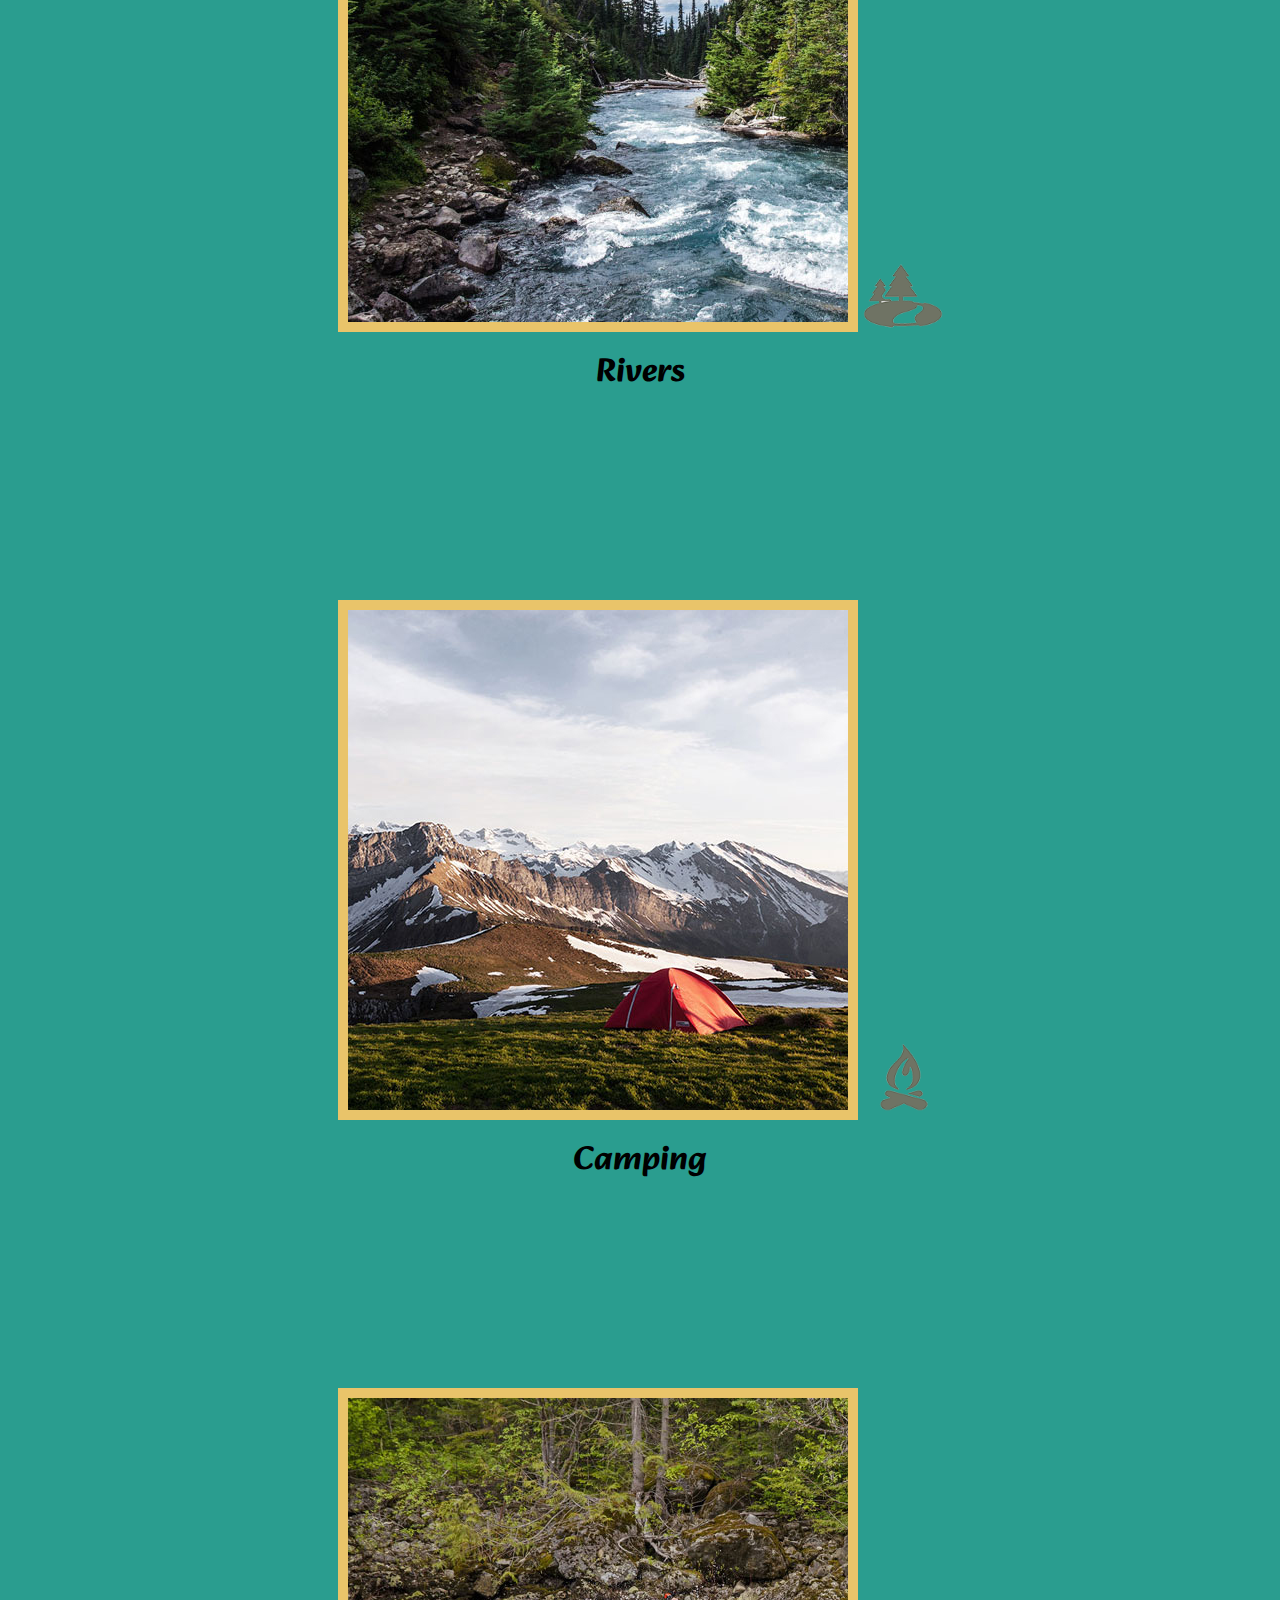
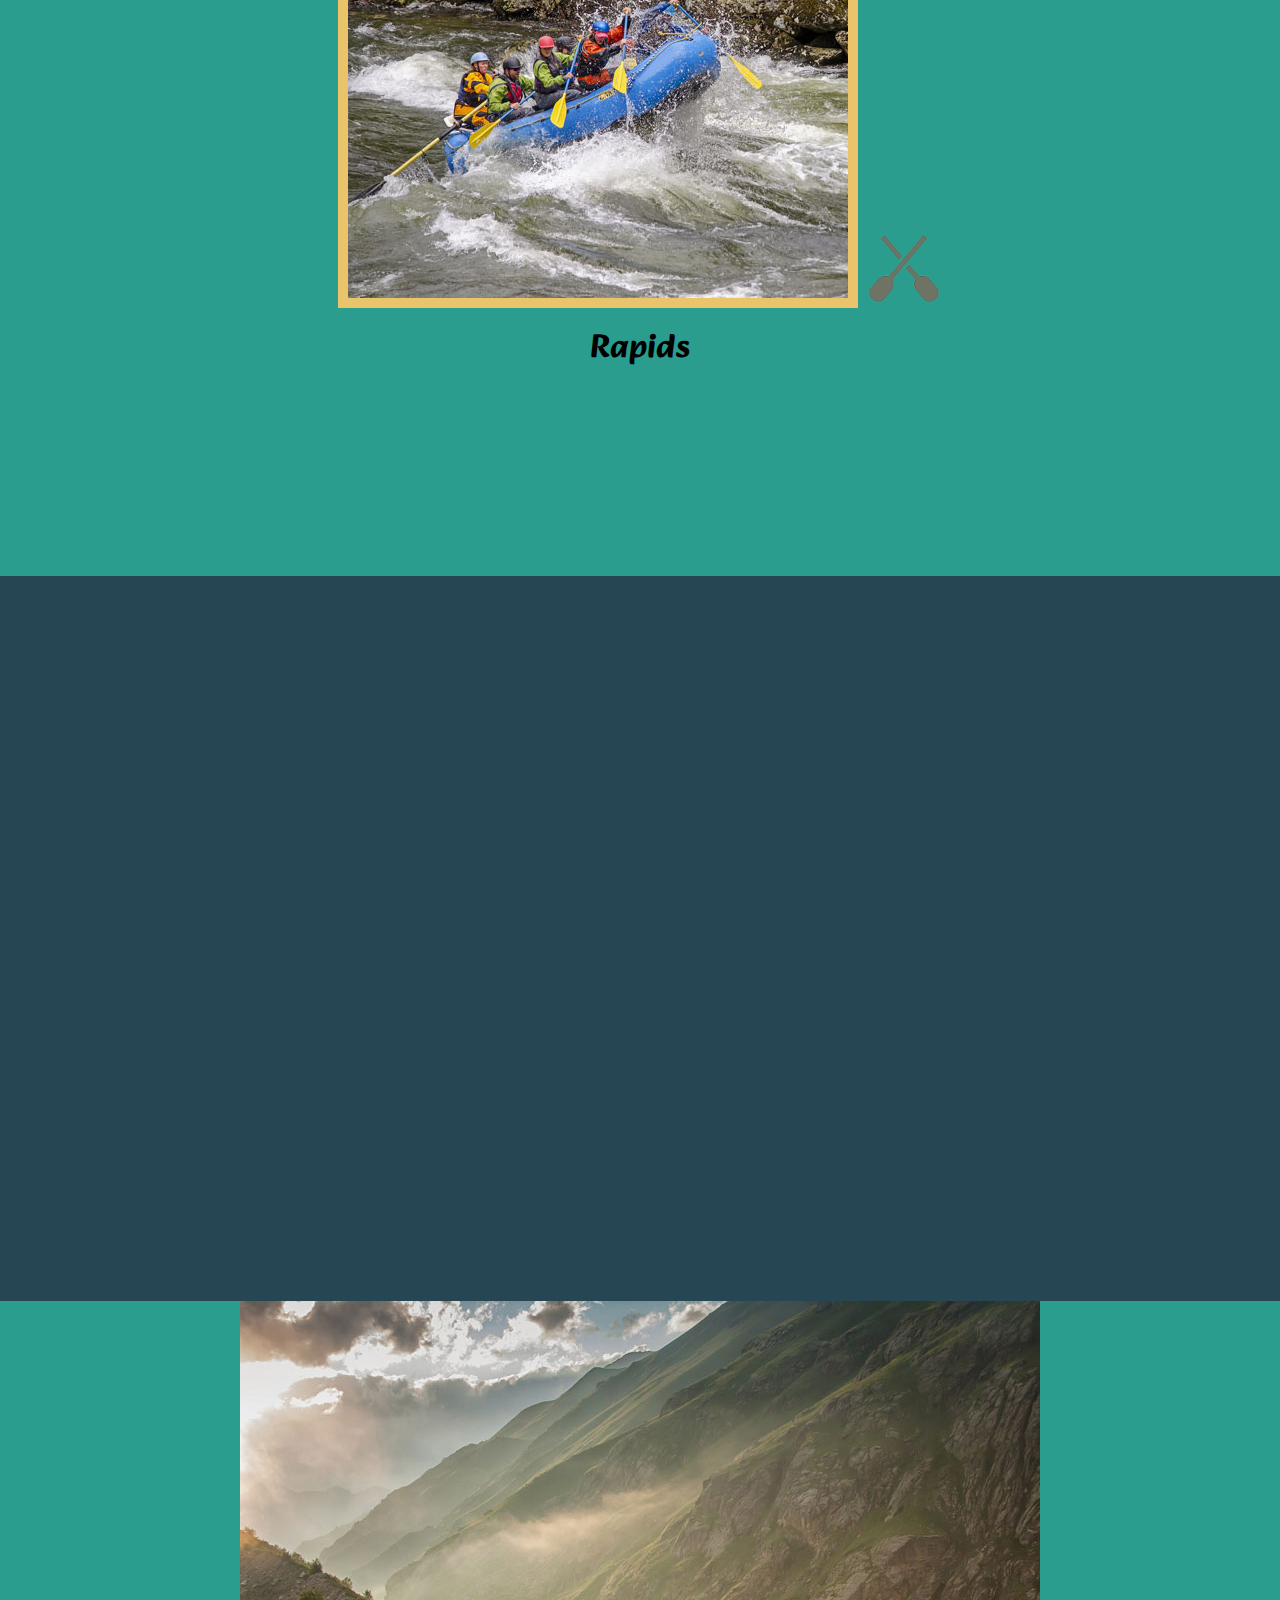
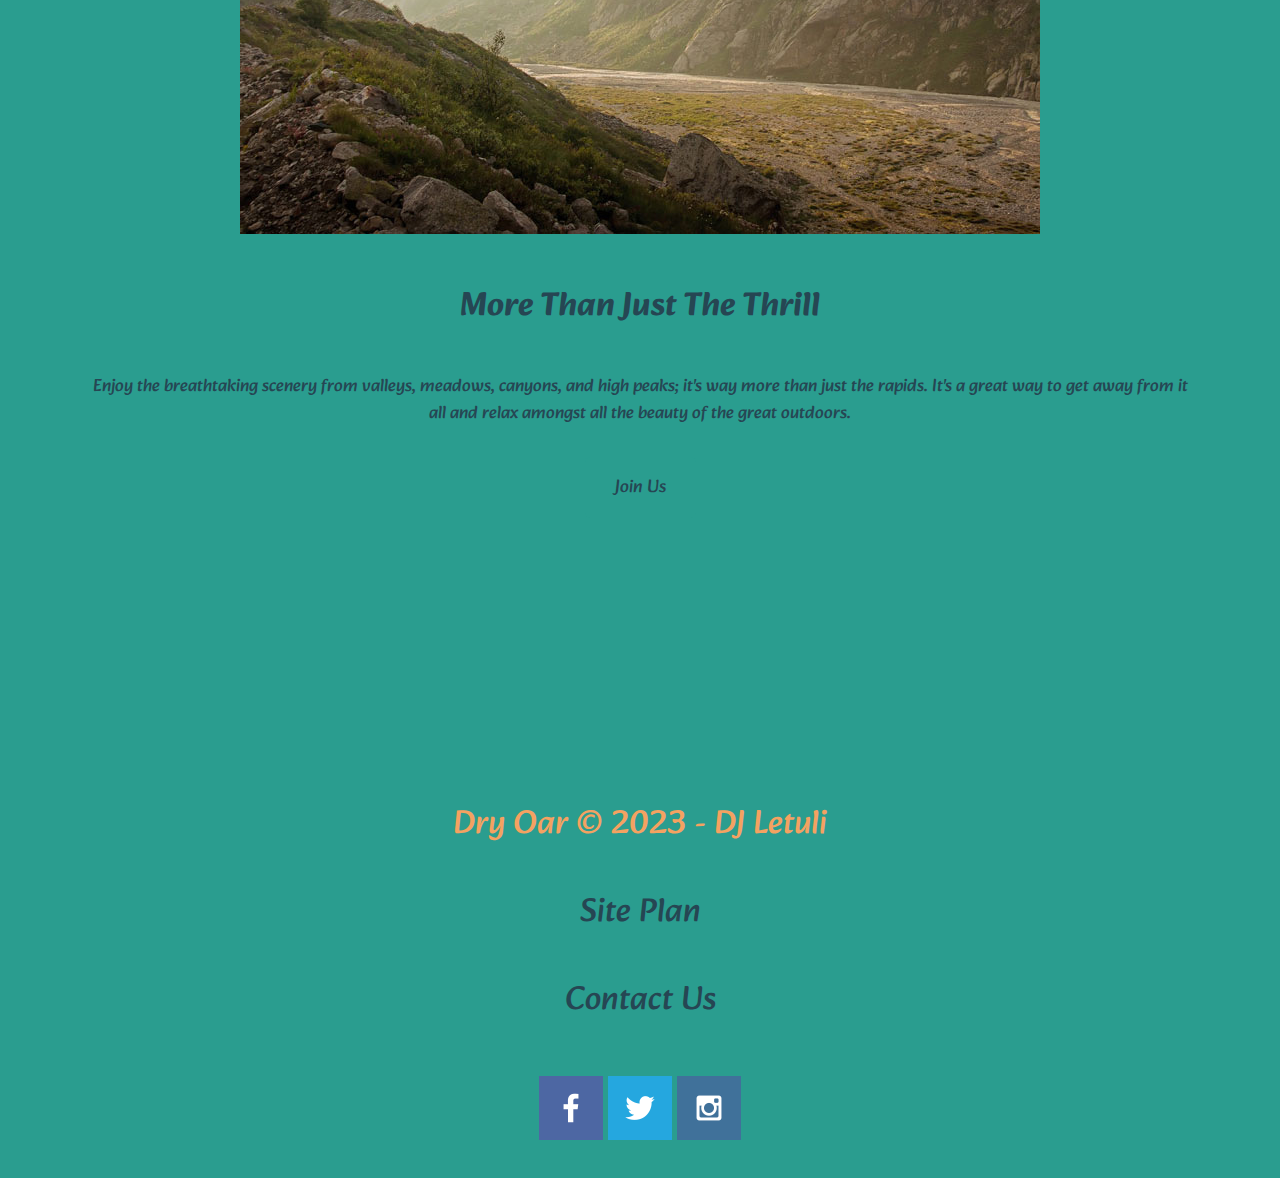
==== commit ee6cc0e2: "test" ====
--- a/wwr/index.html
+++ b/wwr/index.html
@@ -14,7 +14,7 @@
                 <img class="logo" src="images/logo.png" alt="Dry Oar Logo">
             </a>
             <nav>
-                <a href="index.html" >Home</a>
+                <a href="index.html" >Home!</a>
                 <a href="#">Page 2</a>
                 <a href="site-plan-rafting.html">Site Plan</a>
                 <a href="contactus.html">Contact Us</a>
--- a/wwr/styles/style.css
+++ b/wwr/styles/style.css
@@ -1,14 +1,26 @@
+@import url('https://fonts.googleapis.com/css2?family=Alkatra&family=Roboto+Condensed&display=swap');
+
+
+body {
+    font-family: 'Alkatra', 'Roboto condensed', sans-serif;
+    font-size: 22px;
+    margin: 0;
+    padding: 0;
+}
+
 #content {
     max-width: 1600px;
-    width: 0 auto;
+    width:0 auto;
     text-align: center;
 }
 nav a {
     text-decoration: none;
     color: #F4A261;
     text-align: center;
+    padding: 35px;
 }
 #hero-msg h1, #hero-msg h4 {
+    font: 'Roboto condensed';
     text-align: center;
 }
 .button-box {
@@ -32,8 +44,12 @@
 }
 .book, .join {
     text-decoration: none;
+    font-size: 18px;
     color: #264653;
     background-color: #2A9D8F;
+    padding: 15px 30px;
+    margin-top: 10px;
+    border-radius: 5px;
 }
 .book:hover, .join:hover {
     color: #F4A261;
@@ -43,23 +59,35 @@
     background-color: #264653;
 }
 .msg {
+    line-height: 1.5em;
     background-color: #2A9D8F;
+    padding: 35px;
 }
 footer {
     color: #F4A261;
     background-color: #2A9D8F;
+    padding: 25px 50px;
+    margin-top: 200px;
 }
 .home-title {
+    font: 'Alkatra', 'Rock salt', sans-serif;
+    font-size: 2em;
     color: #264653;
+    margin-top: 10px;
 }
 h4 {
     color: #264653;
 }
 .msg h2 {
+    line-height: 1.5em;
+    font: 'Alkatra', 'Rock salt', sans-serif;
     color: #264653;
 }
 .msg p {
+    line-height: 1.5em;
+    font-size: .8em;
     color: #264653;
+    padding: 25px 50px;
 }
 footer a {
     text-decoration: none;
@@ -73,6 +101,7 @@
 }
 .icon {
     width: 80px;
+    padding-top: 10px;
 }
 #hero-img {
     width: 100%;
@@ -82,4 +111,26 @@
 }
 footer p a:hover {
     text-decoration: underline;
+}
+h2 {
+    margin: 0;
+}
+#logo_link {
+    padding-top: 5px
+}
+
+footer .social img {
+    padding-top: 15px;
+}
+
+.rivers-card, .camping-card, .rapids-card {
+    margin: 200px 0;
+}
+
+.card-img {
+    border: 10px solid #E9C46A;
+}
+
+main section img {
+    box-sizing: border-box;
 }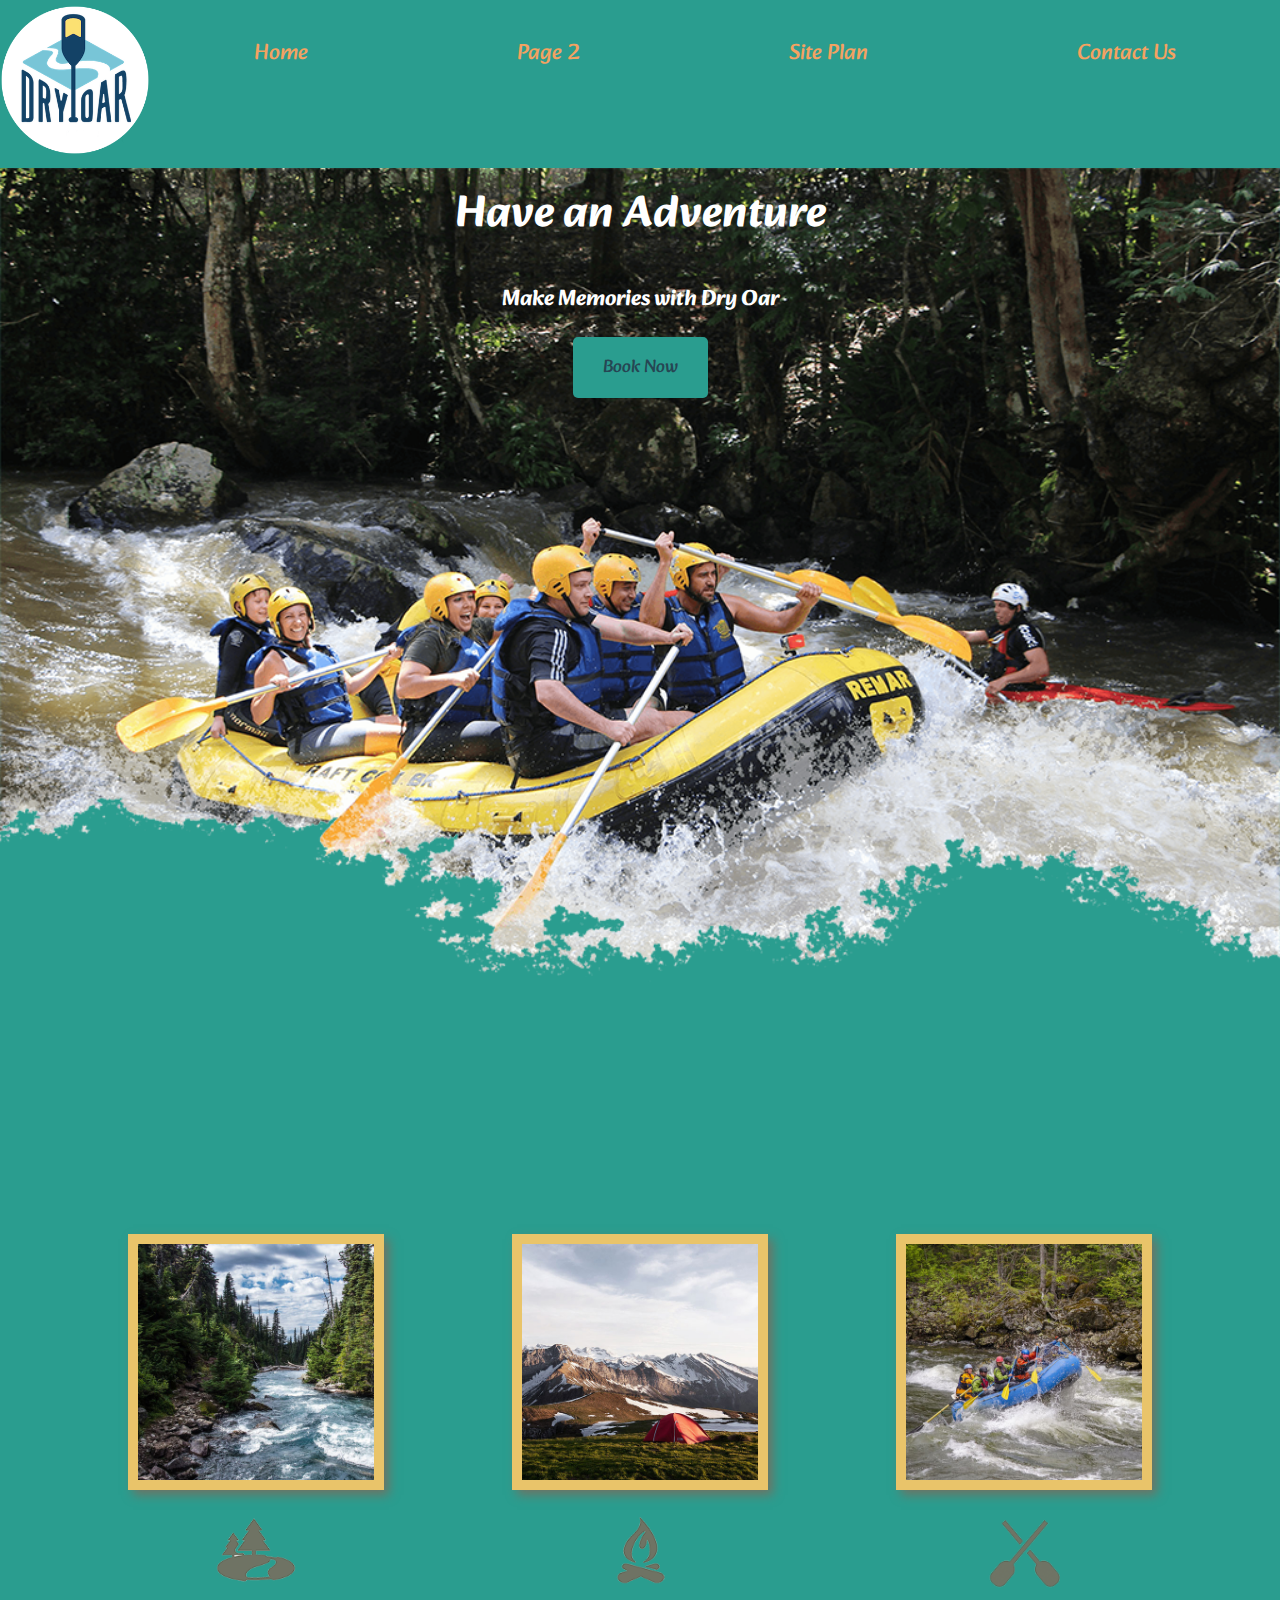
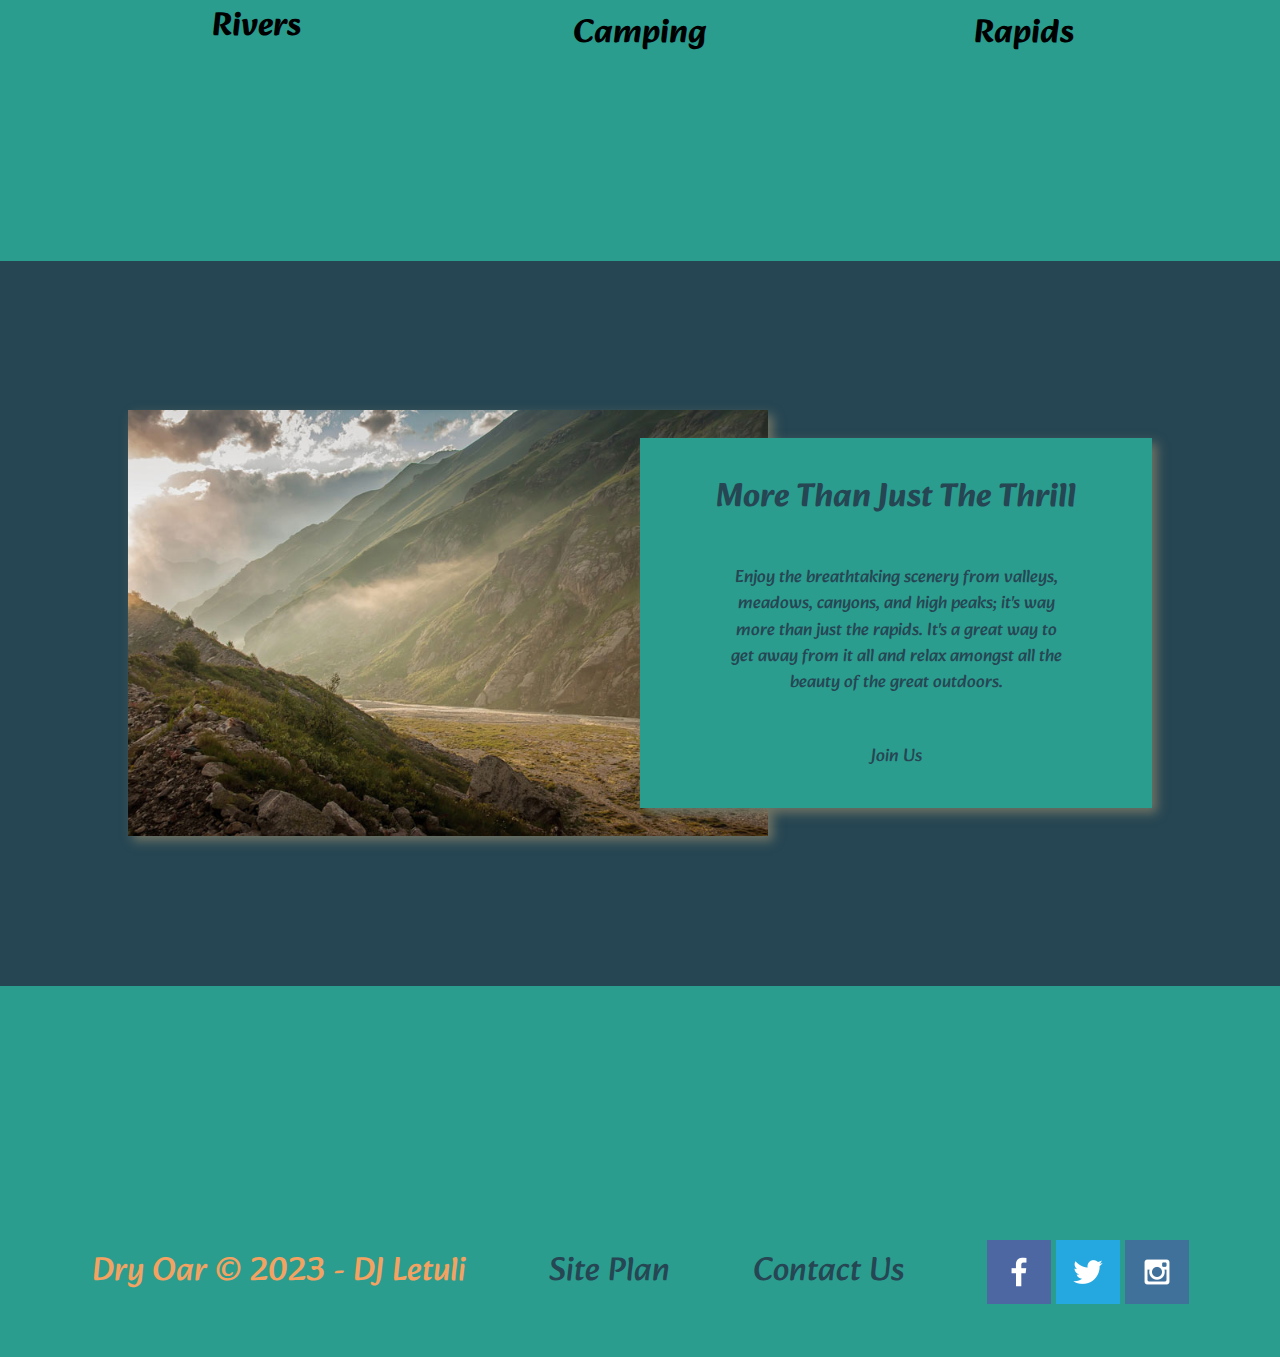
==== commit 247cb876: "final homepage fixes" ====
--- a/wwr/index.html
+++ b/wwr/index.html
@@ -14,7 +14,7 @@
                 <img class="logo" src="images/logo.png" alt="Dry Oar Logo">
             </a>
             <nav>
-                <a href="index.html" >Home!</a>
+                <a href="index.html" >Home</a>
                 <a href="#">Page 2</a>
                 <a href="site-plan-rafting.html">Site Plan</a>
                 <a href="contactus.html">Contact Us</a>
@@ -22,7 +22,7 @@
         </header>
         <div id="hero">
             <div id="hero-box">
-                <img id="hero-img" src="images/hero.png" alt="People enjoying rafting">
+                <img id="hero-img" src="images/hero.png" alt="People enjoying white water rafting">
             </div>
             <section id="hero-msg">
                 <h1 class="home-title">Have an Adventure</h1>
--- a/wwr/styles/style.css
+++ b/wwr/styles/style.css
@@ -1,16 +1,14 @@
-@import url('https://fonts.googleapis.com/css2?family=Alkatra&family=Roboto+Condensed&display=swap');
-
+@import url('https://fonts.googleapis.com/css2?family=Alkatra:wght@500&family=Roboto+Condensed&display=swap');
 
 body {
-    font-family: 'Alkatra', 'Roboto condensed', sans-serif;
+    font-family: 'Alkatra', 'Roboto Condensed', sans-serif;
     font-size: 22px;
     margin: 0;
     padding: 0;
 }
-
 #content {
     max-width: 1600px;
-    width:0 auto;
+    width: 0 auto;
     text-align: center;
 }
 nav a {
@@ -20,8 +18,9 @@
     padding: 35px;
 }
 #hero-msg h1, #hero-msg h4 {
-    font: 'Roboto condensed';
-    text-align: center;
+    font: 'Roboto Condensed';
+    text-align: center;
+    color:white;
 }
 .button-box {
     text-align: center;
@@ -30,12 +29,16 @@
     text-align: center;
 }
 #background {
-    height: 725px;
+    height: 725px; 
+    grid-column: 1/11;
+    grid-row: 4/9;
 }
 body {
     background-color: #2A9D8F;
 }
 header {
+    display: grid;
+    grid-template-columns: 150px auto;
     background-color: #2A9D8F;
 }
 nav a:hover {
@@ -62,15 +65,21 @@
     line-height: 1.5em;
     background-color: #2A9D8F;
     padding: 35px;
+    grid-column: 6/10;
+    grid-row: 6/7;
+    box-shadow: 5px 5px 10px #6f7364;
 }
 footer {
     color: #F4A261;
     background-color: #2A9D8F;
     padding: 25px 50px;
     margin-top: 200px;
+    display: flex;
+    justify-content: space-around;
+    align-items: center;
 }
 .home-title {
-    font: 'Alkatra', 'Rock salt', sans-serif;
+    font: 'Alkatra', 'Roboto Condensed', sans-serif;
     font-size: 2em;
     color: #264653;
     margin-top: 10px;
@@ -80,7 +89,7 @@
 }
 .msg h2 {
     line-height: 1.5em;
-    font: 'Alkatra', 'Rock salt', sans-serif;
+    font: 'Alkatra', 'Roboto Condensed', sans-serif;
     color: #264653;
 }
 .msg p {
@@ -97,7 +106,7 @@
     color: #F4A261;
 }
 .logo {
-    width: 80px;
+    width: 100%;
 }
 .icon {
     width: 80px;
@@ -116,21 +125,106 @@
     margin: 0;
 }
 #logo_link {
-    padding-top: 5px
-}
-
+    padding-top: 5px;
+    justify-self: center;
+    align-self: center;
+}
 footer .social img {
     padding-top: 15px;
 }
-
 .rivers-card, .camping-card, .rapids-card {
     margin: 200px 0;
 }
-
 .card-img {
     border: 10px solid #E9C46A;
-}
-
+    transition: transform .5s;
+    box-shadow: 5px 5px 10px #6F7364;
+}
+.card-img:hover {
+    opacity: .6;
+    transform: scale(1.1);
+}
 main section img {
     box-sizing: border-box;
+}
+nav {
+    display: flex;
+    justify-content: space-around;
+}
+#hero {
+    display: grid;
+    grid-template-columns: 1fr 3fr 1fr;
+}
+#hero-box {
+    grid-column: 1/4;
+    grid-row: 1/3;
+}
+#hero-msg {
+    grid-column: 2/3;
+    grid-row: 1/2;
+}
+.home-grid {
+    display: grid;
+    grid-template-columns: repeat(10, 1fr);
+}
+.card-img, .mountains {
+    width: 100%;
+}
+.rivers-card {
+    grid-column: 2/4;
+    grid-row: 2/3;   
+}
+.camping-card {
+    grid-column: 5/7;
+    grid-row: 2/3;
+}
+.rapids-card {
+    grid-column: 8/10;
+    grid-row: 2/3;
+}
+.mountains {
+    grid-column: 2/7;
+    grid-row: 5/8;
+    box-shadow: 5px 5px 10px #6f7364;
+}
+@media screen and (max-width: 900px) {
+    #hero, .home-grid {
+        display: block;
+        height: auto;
+    }
+    nav, footer {
+        flex-direction: column;
+    }
+    nav a {
+        display: block;
+        padding: 15px;
+    }
+    #hero {
+        margin-top: 0;
+    }
+    #hero-msg {
+        margin-top: 0;
+    }
+    #hero-msg h4 {
+        display: none;
+    }
+    .home-title {
+        font-size: 25px;
+        color: #6f7364;
+    }
+    .rivers-card, .camping-card, .rapids-card { 
+        margin: 50px auto;
+        width: 60%;
+    }
+    #background {
+        display: none;
+    }
+    .mountains, .msg {
+        width: 80%;
+        display: block;
+        margin: 0 auto;
+    }
+    footer {
+        margin-top: 25px;
+    }
 }